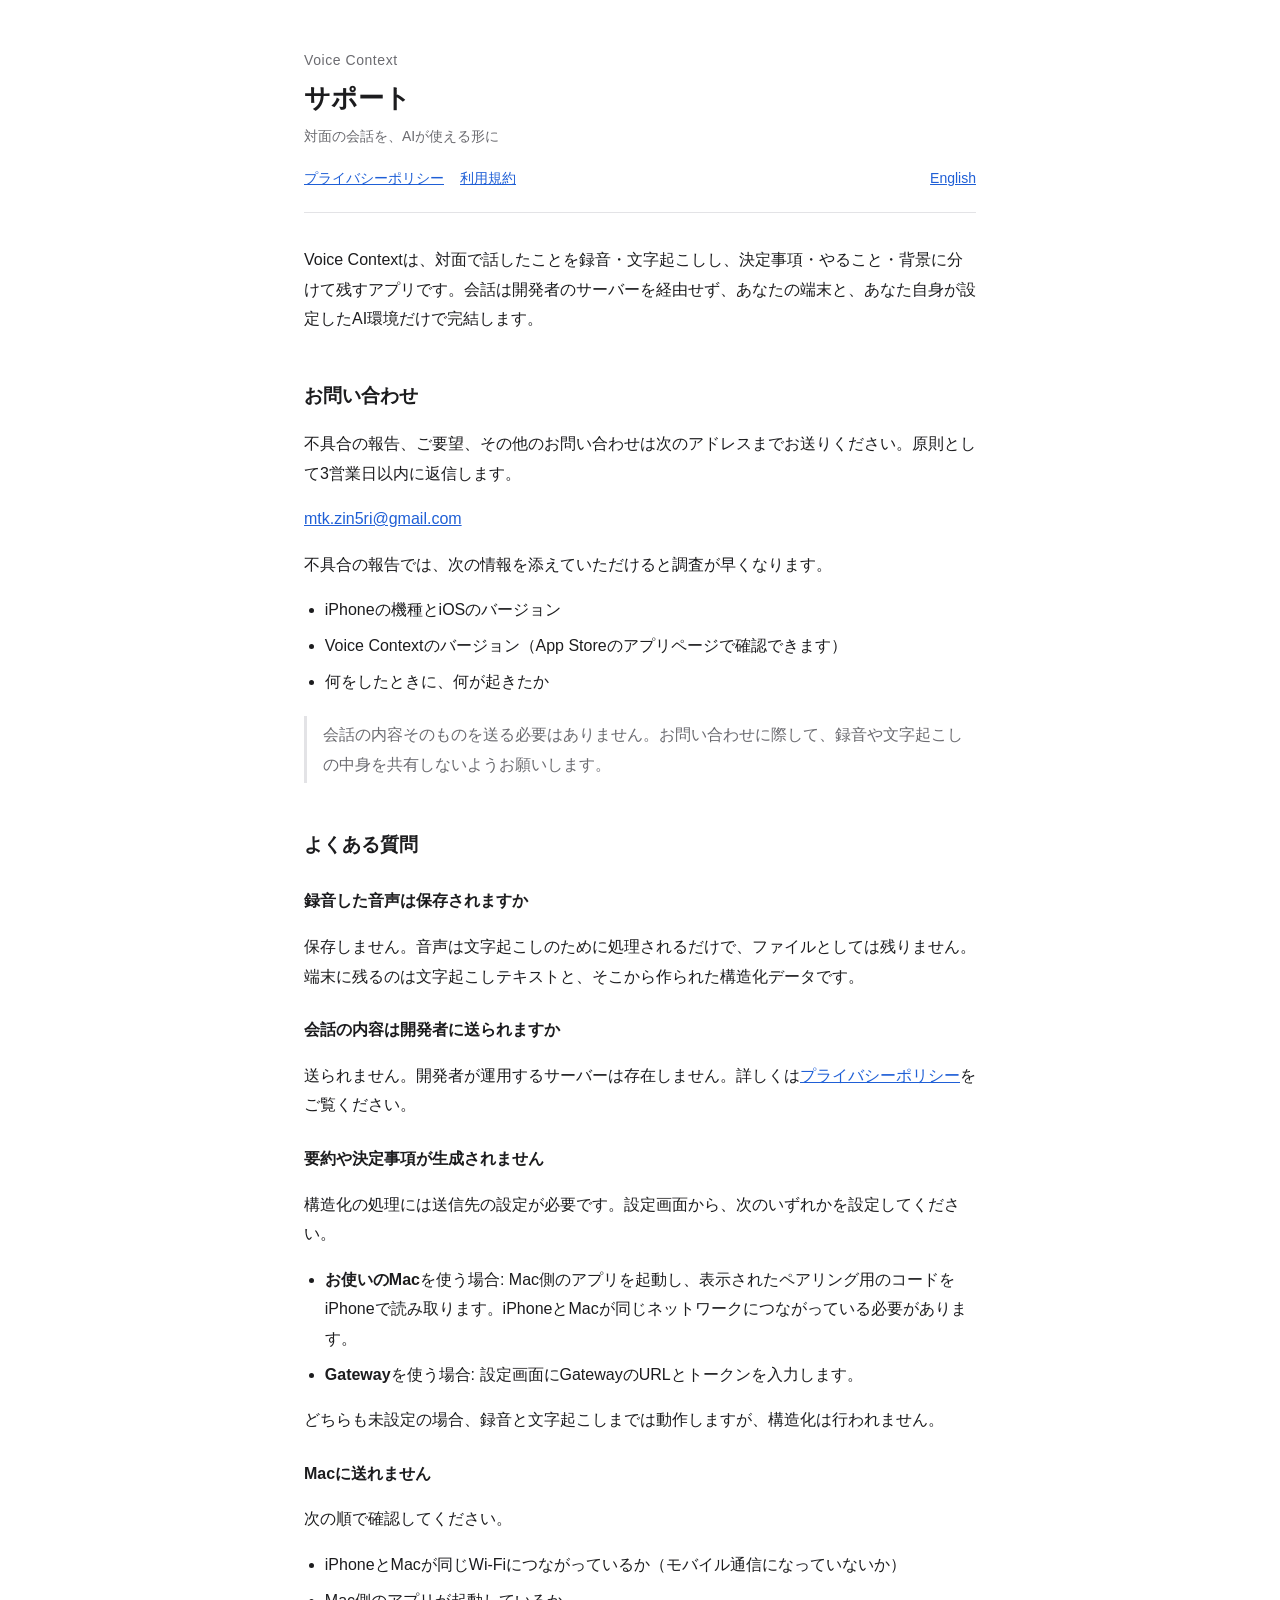
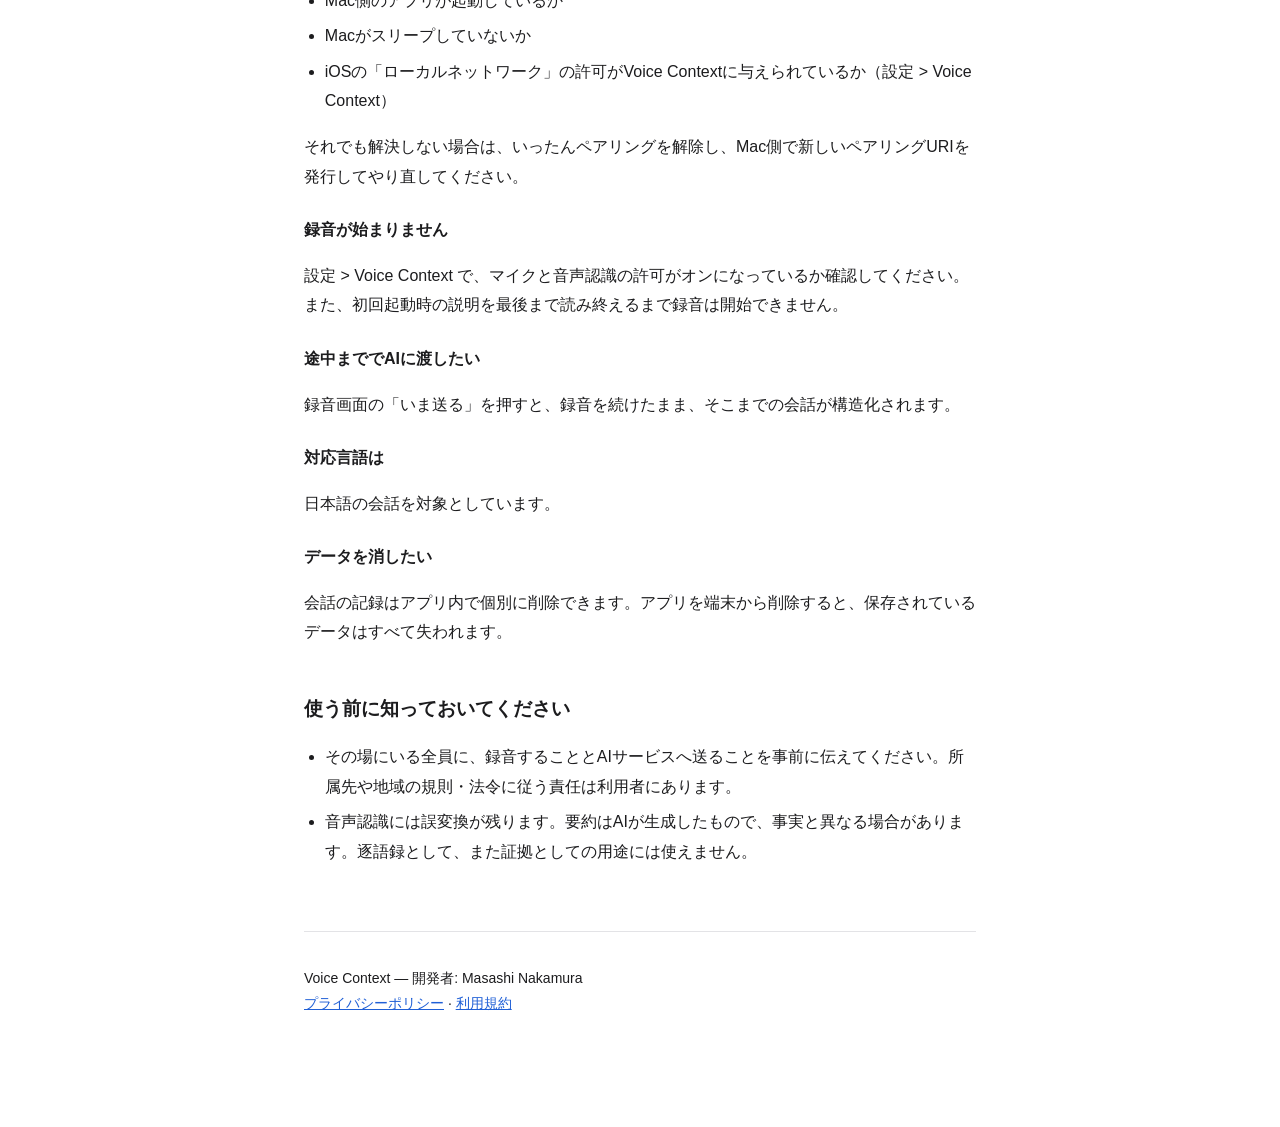
==== index.html @ 5f256861 "docs: publish support, privacy policy, and terms in Japanese and English" ====
<!doctype html>
<html lang="ja">
<head>
<meta charset="utf-8">
<meta name="viewport" content="width=device-width, initial-scale=1">
<title>サポート | Voice Context</title>
<link rel="stylesheet" href="style.css">
</head>
<body>
<div class="wrap">
<header>
  <p class="app">Voice Context</p>
  <h1>サポート</h1>
  <p class="meta">対面の会話を、AIが使える形に</p>
  <nav><a href="privacy.html">プライバシーポリシー</a><a href="terms.html">利用規約</a><a class="lang" href="en/">English</a></nav>
</header>

<p>Voice Contextは、対面で話したことを録音・文字起こしし、決定事項・やること・背景に分けて残すアプリです。会話は開発者のサーバーを経由せず、あなたの端末と、あなた自身が設定したAI環境だけで完結します。</p>

<h2>お問い合わせ</h2>
<p>不具合の報告、ご要望、その他のお問い合わせは次のアドレスまでお送りください。原則として3営業日以内に返信します。</p>
<p><a href="mailto:mtk.zin5ri@gmail.com">mtk.zin5ri@gmail.com</a></p>
<p>不具合の報告では、次の情報を添えていただけると調査が早くなります。</p>
<ul>
  <li>iPhoneの機種とiOSのバージョン</li>
  <li>Voice Contextのバージョン（App Storeのアプリページで確認できます）</li>
  <li>何をしたときに、何が起きたか</li>
</ul>
<p class="note">会話の内容そのものを送る必要はありません。お問い合わせに際して、録音や文字起こしの中身を共有しないようお願いします。</p>

<h2>よくある質問</h2>

<h3>録音した音声は保存されますか</h3>
<p>保存しません。音声は文字起こしのために処理されるだけで、ファイルとしては残りません。端末に残るのは文字起こしテキストと、そこから作られた構造化データです。</p>

<h3>会話の内容は開発者に送られますか</h3>
<p>送られません。開発者が運用するサーバーは存在しません。詳しくは<a href="privacy.html">プライバシーポリシー</a>をご覧ください。</p>

<h3>要約や決定事項が生成されません</h3>
<p>構造化の処理には送信先の設定が必要です。設定画面から、次のいずれかを設定してください。</p>
<ul>
  <li><strong>お使いのMac</strong>を使う場合: Mac側のアプリを起動し、表示されたペアリング用のコードをiPhoneで読み取ります。iPhoneとMacが同じネットワークにつながっている必要があります。</li>
  <li><strong>Gateway</strong>を使う場合: 設定画面にGatewayのURLとトークンを入力します。</li>
</ul>
<p>どちらも未設定の場合、録音と文字起こしまでは動作しますが、構造化は行われません。</p>

<h3>Macに送れません</h3>
<p>次の順で確認してください。</p>
<ul>
  <li>iPhoneとMacが同じWi-Fiにつながっているか（モバイル通信になっていないか）</li>
  <li>Mac側のアプリが起動しているか</li>
  <li>Macがスリープしていないか</li>
  <li>iOSの「ローカルネットワーク」の許可がVoice Contextに与えられているか（設定 &gt; Voice Context）</li>
</ul>
<p>それでも解決しない場合は、いったんペアリングを解除し、Mac側で新しいペアリングURIを発行してやり直してください。</p>

<h3>録音が始まりません</h3>
<p>設定 &gt; Voice Context で、マイクと音声認識の許可がオンになっているか確認してください。また、初回起動時の説明を最後まで読み終えるまで録音は開始できません。</p>

<h3>途中まででAIに渡したい</h3>
<p>録音画面の「いま送る」を押すと、録音を続けたまま、そこまでの会話が構造化されます。</p>

<h3>対応言語は</h3>
<p>日本語の会話を対象としています。</p>

<h3>データを消したい</h3>
<p>会話の記録はアプリ内で個別に削除できます。アプリを端末から削除すると、保存されているデータはすべて失われます。</p>

<h2>使う前に知っておいてください</h2>
<ul>
  <li>その場にいる全員に、録音することとAIサービスへ送ることを事前に伝えてください。所属先や地域の規則・法令に従う責任は利用者にあります。</li>
  <li>音声認識には誤変換が残ります。要約はAIが生成したもので、事実と異なる場合があります。逐語録として、また証拠としての用途には使えません。</li>
</ul>

<footer>
  <p>Voice Context — 開発者: Masashi Nakamura<br>
  <a href="privacy.html">プライバシーポリシー</a> · <a href="terms.html">利用規約</a></p>
</footer>
</div>
</body>
</html>
---- style.css ----
:root {
  --bg: #ffffff;
  --fg: #1c1c1e;
  --muted: #6b6b70;
  --line: #e3e3e6;
  --accent: #1f5fd6;
}
@media (prefers-color-scheme: dark) {
  :root {
    --bg: #121214;
    --fg: #ececee;
    --muted: #9a9aa0;
    --line: #2c2c30;
    --accent: #7aa7f5;
  }
}
* { box-sizing: border-box; }
body {
  margin: 0;
  background: var(--bg);
  color: var(--fg);
  font-family: -apple-system, BlinkMacSystemFont, "Hiragino Sans", "Noto Sans JP", sans-serif;
  line-height: 1.85;
  font-size: 16px;
}
.wrap { max-width: 720px; margin: 0 auto; padding: 48px 24px 96px; }
header { border-bottom: 1px solid var(--line); padding-bottom: 20px; margin-bottom: 32px; }
header .app { font-size: 14px; color: var(--muted); letter-spacing: .04em; margin: 0 0 6px; }
h1 { font-size: 26px; line-height: 1.4; margin: 0 0 8px; }
h2 { font-size: 19px; margin: 40px 0 12px; padding-top: 4px; }
h3 { font-size: 16px; margin: 24px 0 8px; }
p, li { color: var(--fg); }
ul, ol { padding-left: 1.3em; }
li { margin-bottom: 6px; }
.meta { color: var(--muted); font-size: 14px; margin: 0; }
a { color: var(--accent); }
nav { margin-top: 16px; font-size: 14px; }
nav a { margin-right: 16px; }
table { border-collapse: collapse; width: 100%; margin: 16px 0; font-size: 15px; }
th, td { border: 1px solid var(--line); padding: 10px 12px; text-align: left; vertical-align: top; }
th { background: color-mix(in srgb, var(--fg) 5%, transparent); font-weight: 600; }
.note { border-left: 3px solid var(--line); padding: 4px 0 4px 16px; color: var(--muted); margin: 20px 0; }
footer { border-top: 1px solid var(--line); margin-top: 64px; padding-top: 20px; color: var(--muted); font-size: 14px; }
code { font-family: ui-monospace, SFMono-Regular, Menlo, monospace; font-size: .92em; background: color-mix(in srgb, var(--fg) 7%, transparent); padding: 1px 5px; border-radius: 4px; }

nav { display: flex; flex-wrap: wrap; align-items: baseline; }
nav a { margin-right: 16px; }
nav .lang { margin-left: auto; margin-right: 0; }
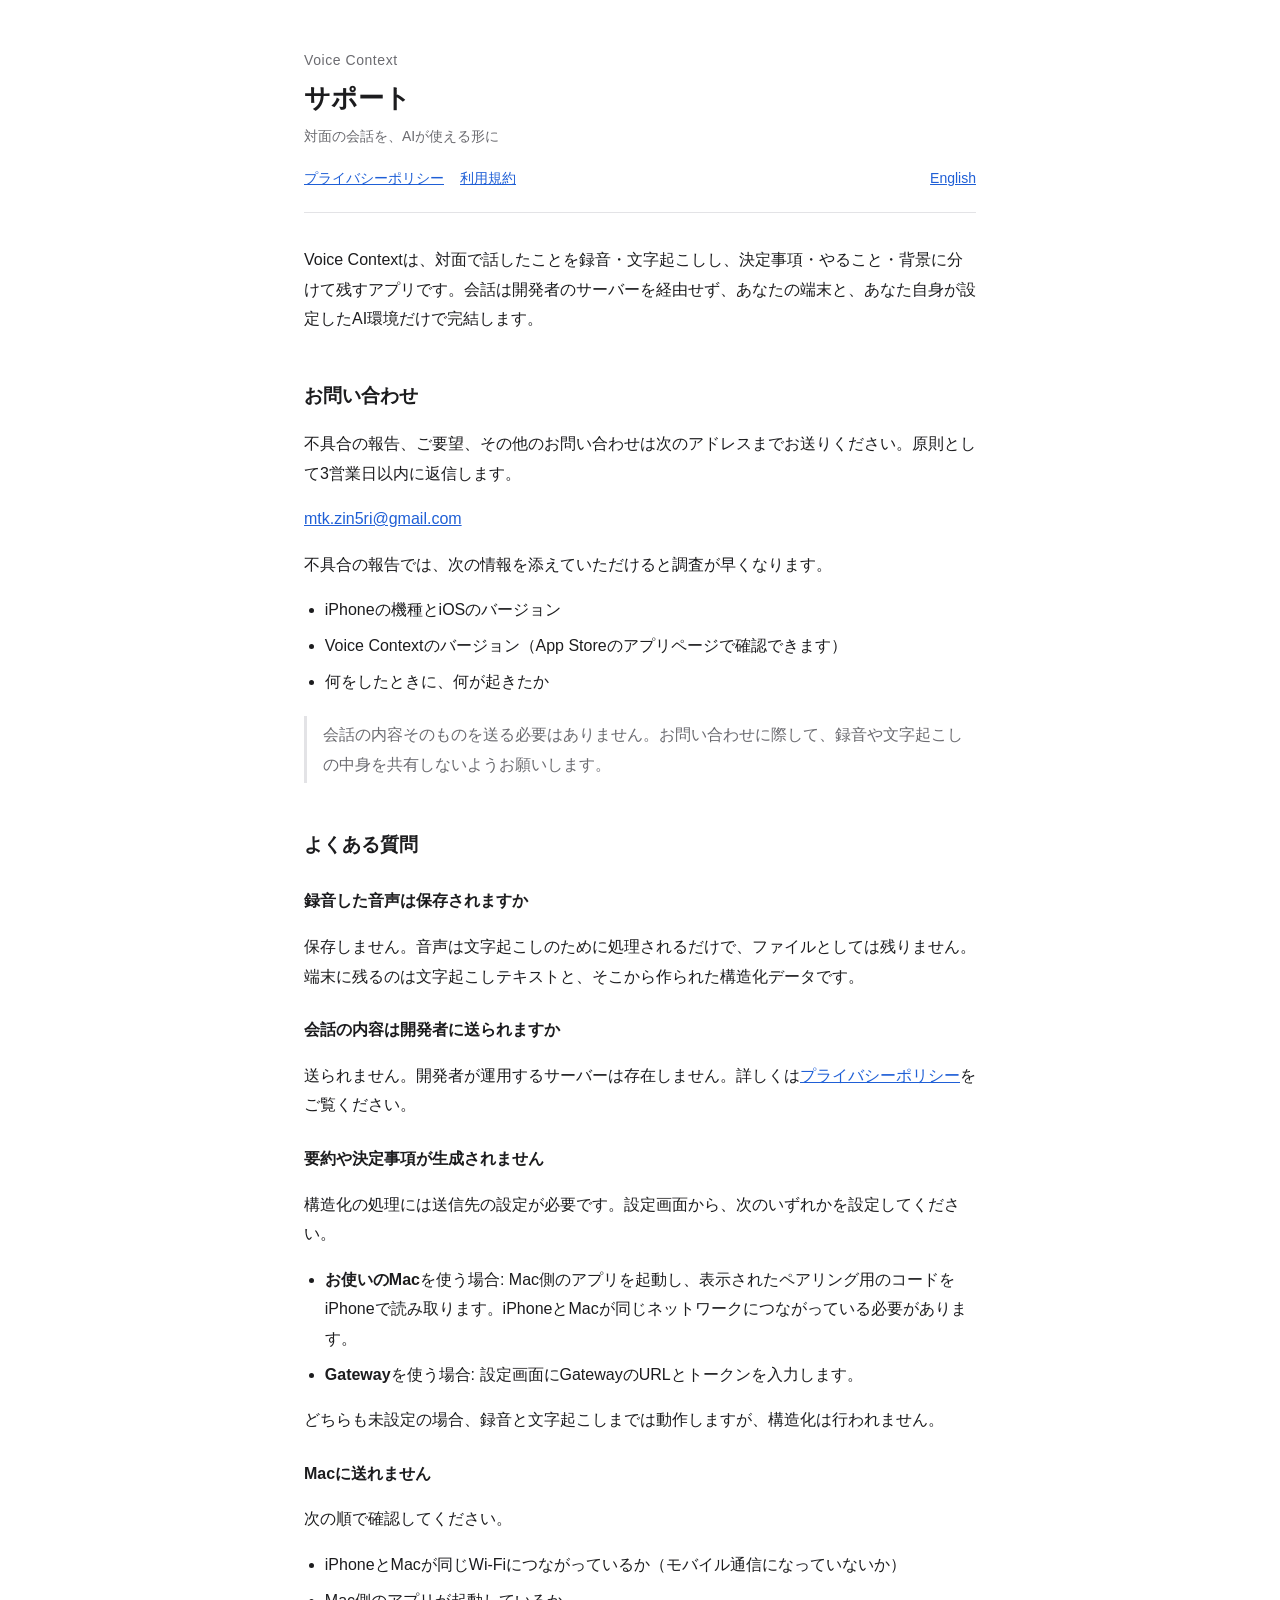
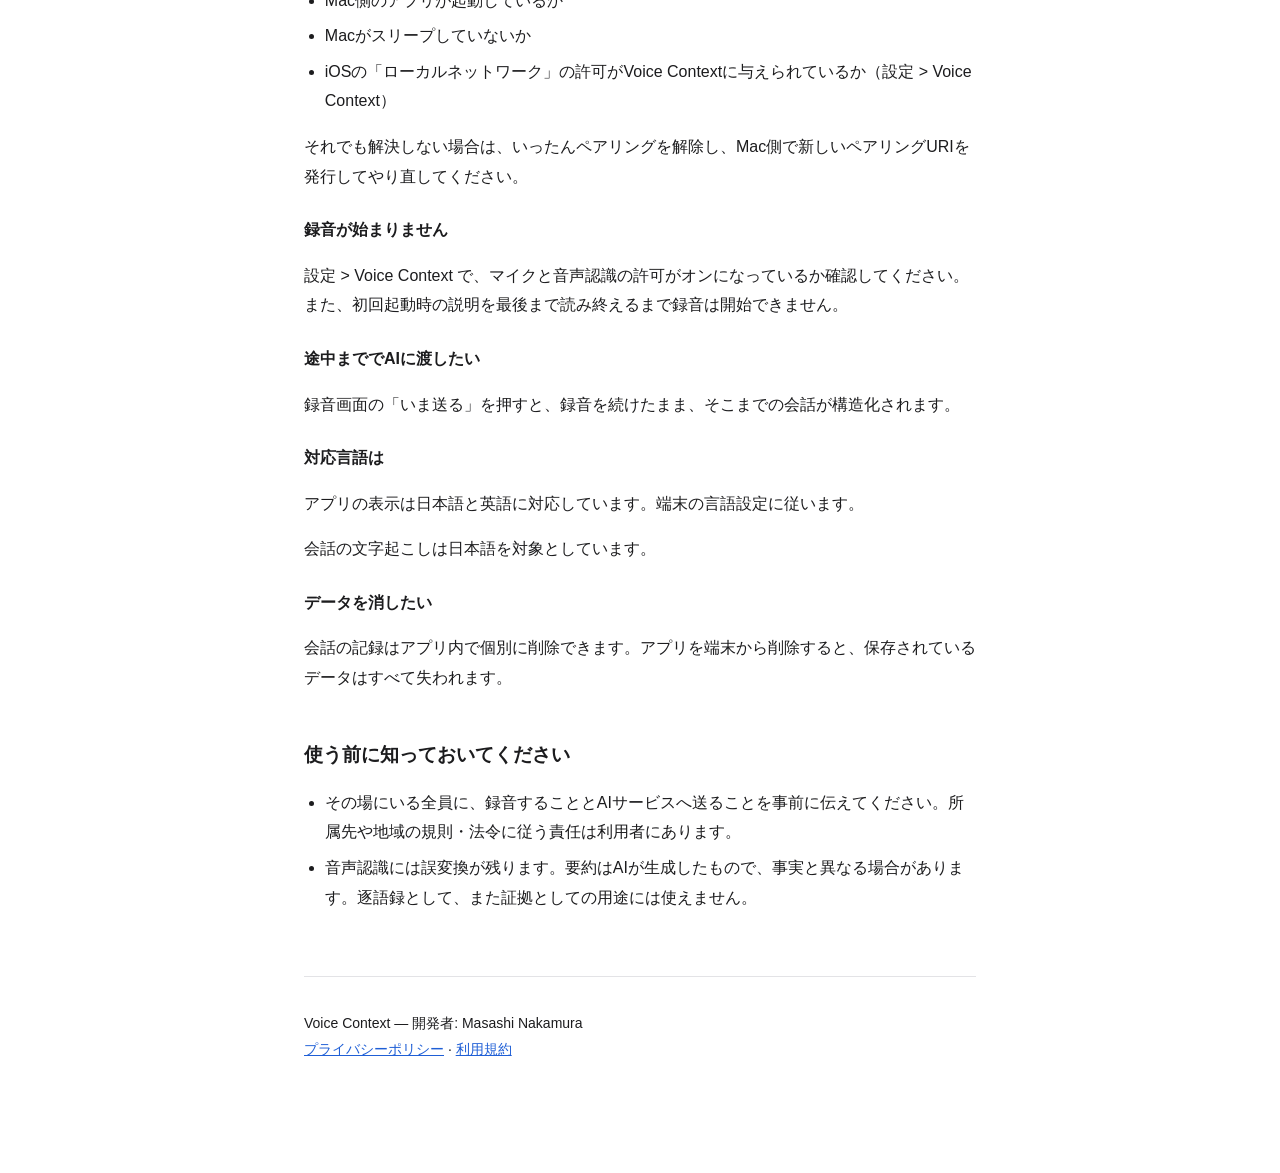
==== commit edc86ee4: "docs: the interface is now available in English as well as Japanese" ====
--- a/index.html
+++ b/index.html
@@ -61,7 +61,8 @@
 <p>録音画面の「いま送る」を押すと、録音を続けたまま、そこまでの会話が構造化されます。</p>
 
 <h3>対応言語は</h3>
-<p>日本語の会話を対象としています。</p>
+<p>アプリの表示は日本語と英語に対応しています。端末の言語設定に従います。</p>
+<p>会話の文字起こしは日本語を対象としています。</p>
 
 <h3>データを消したい</h3>
 <p>会話の記録はアプリ内で個別に削除できます。アプリを端末から削除すると、保存されているデータはすべて失われます。</p>
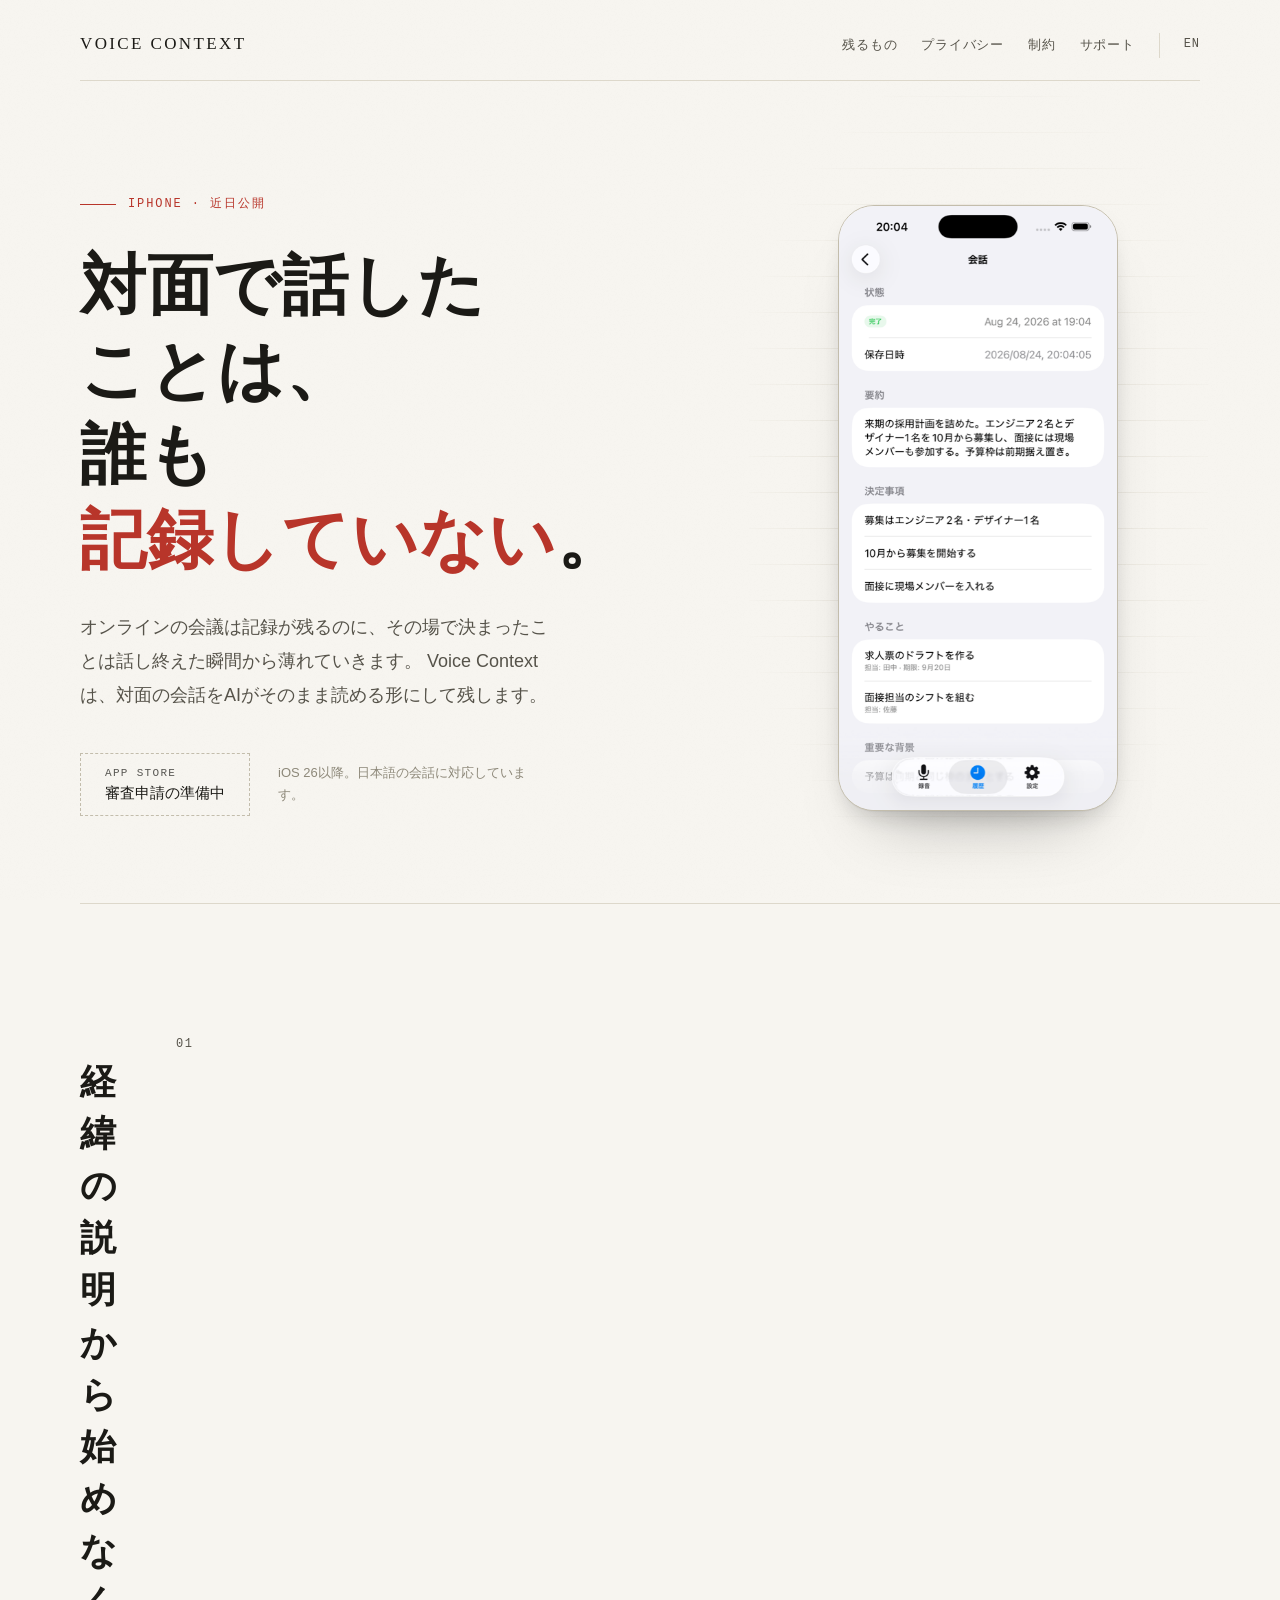
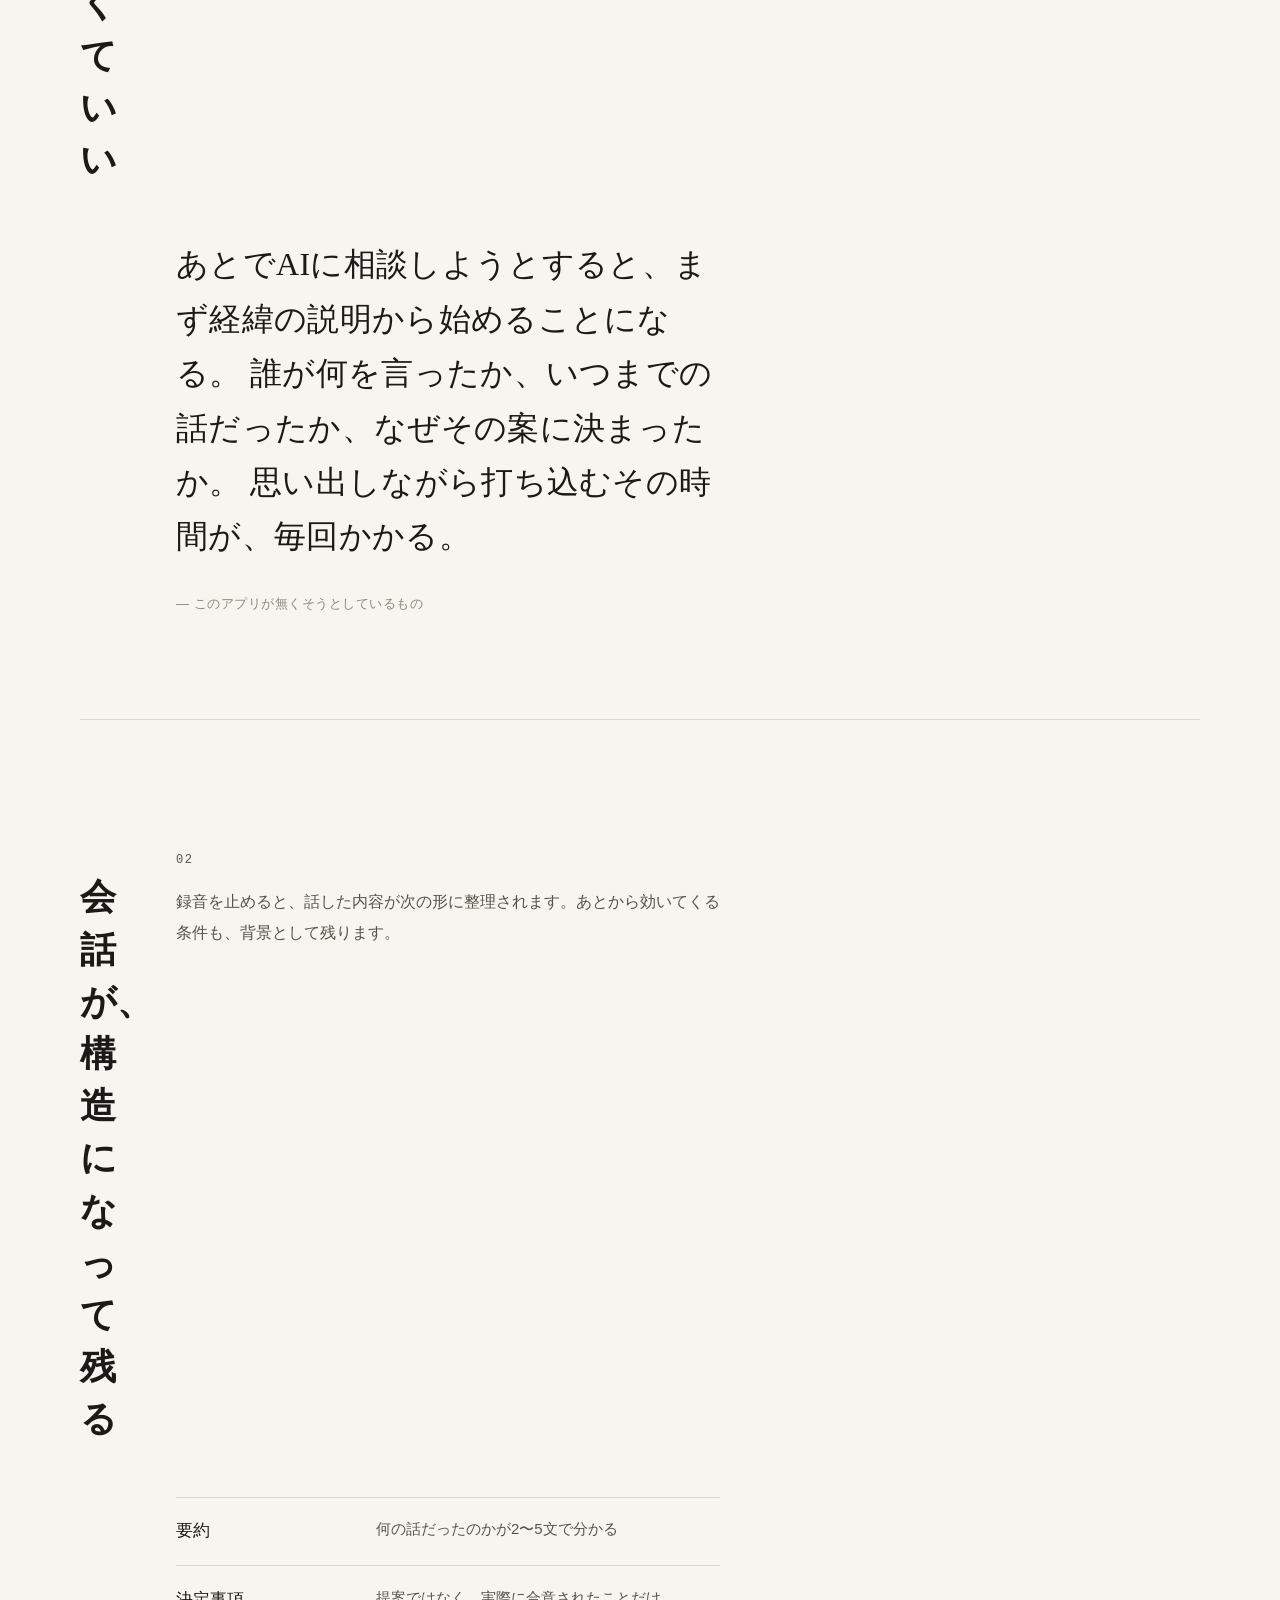
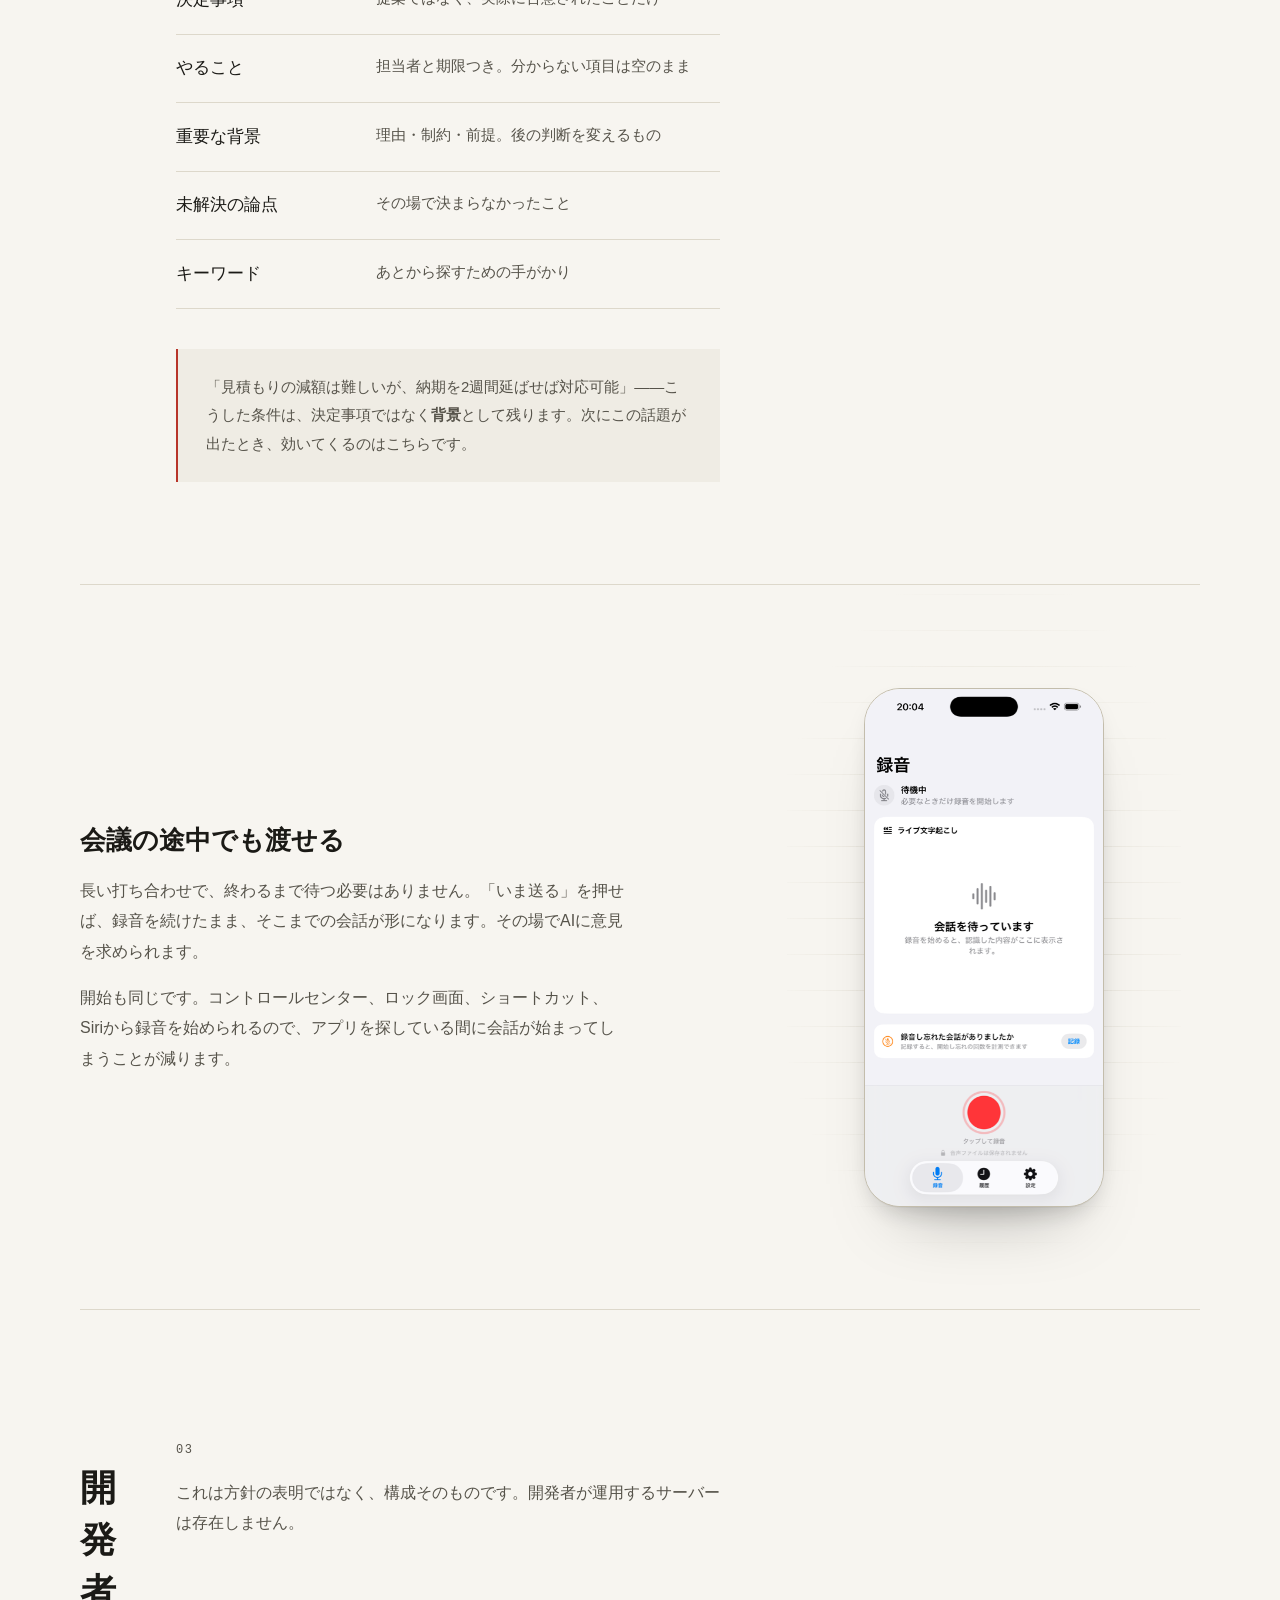
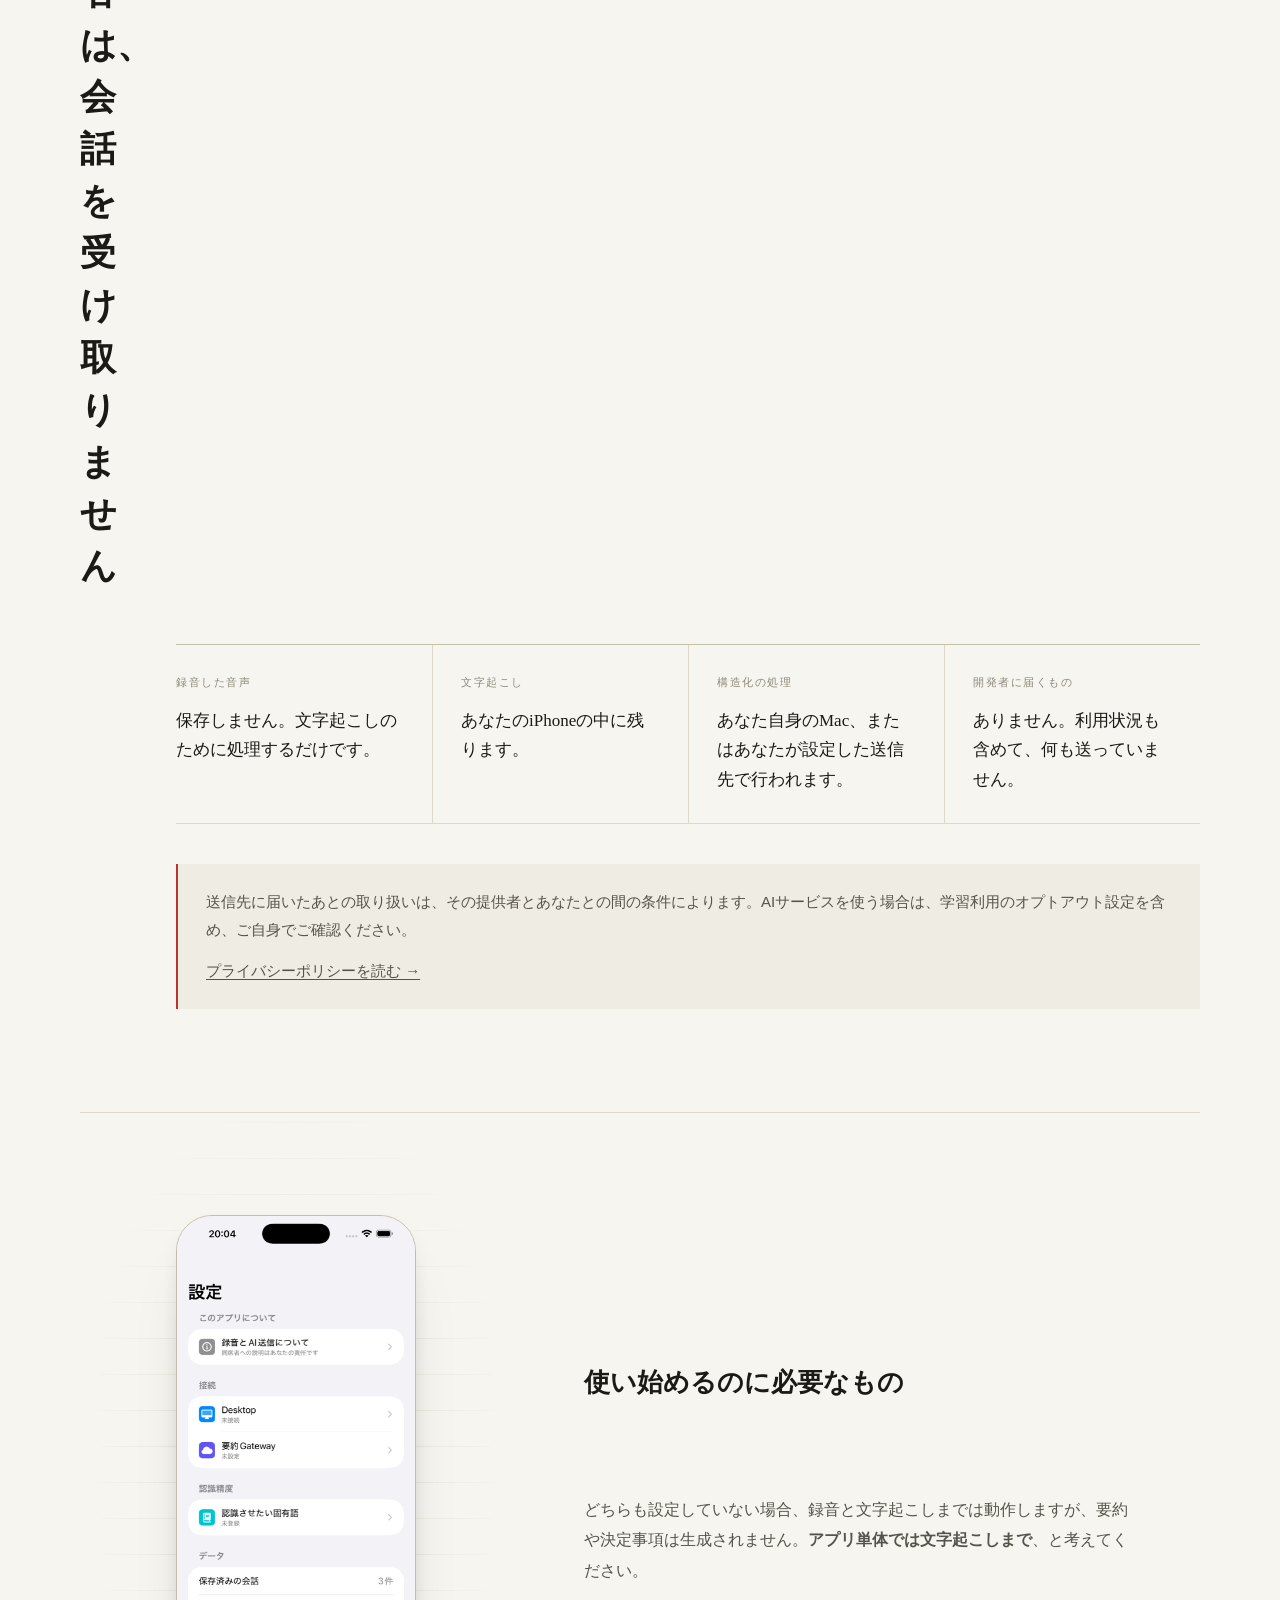
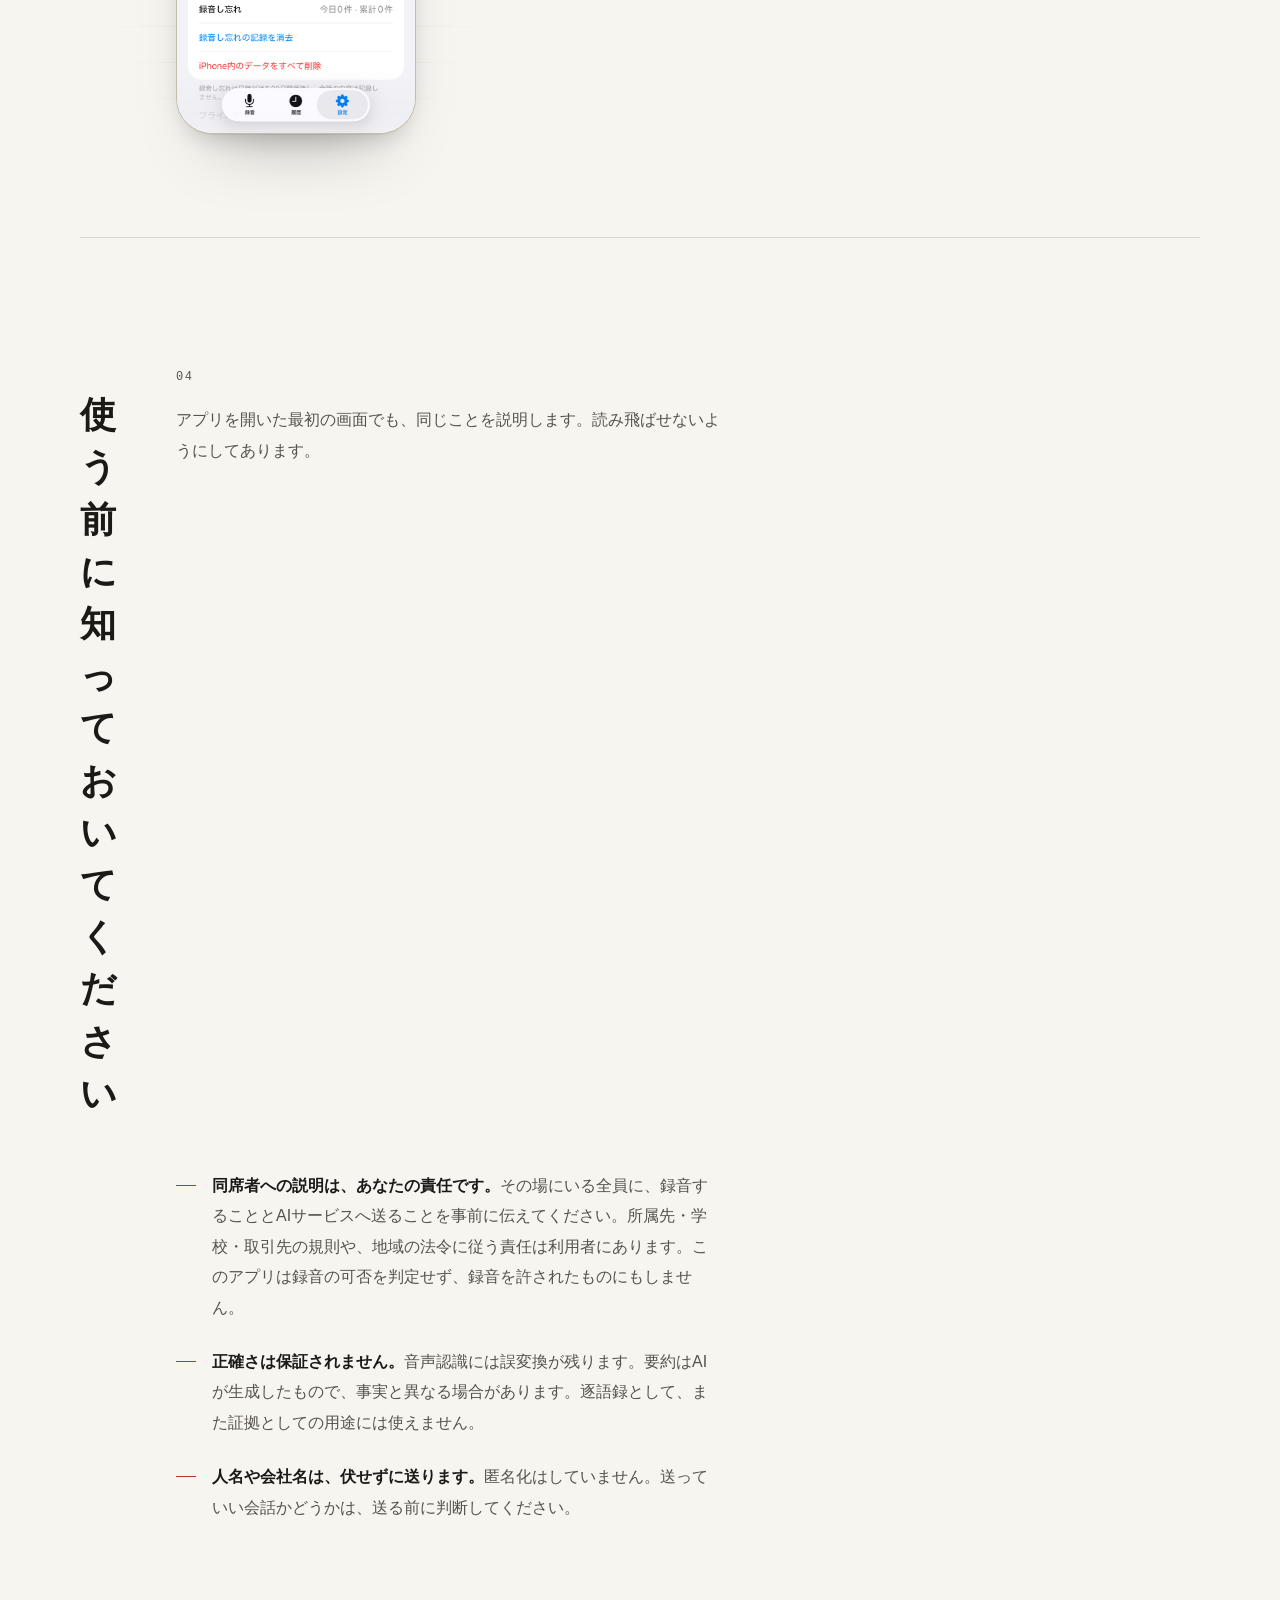
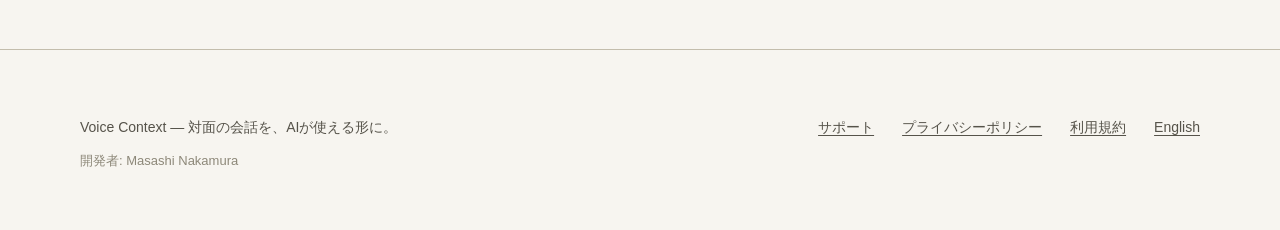
==== commit a00e967e: "feat: turn the docs site into a product site with a landing page" ====
--- a/index.html
+++ b/index.html
@@ -3,80 +3,203 @@
 <head>
 <meta charset="utf-8">
 <meta name="viewport" content="width=device-width, initial-scale=1">
-<title>サポート | Voice Context</title>
-<link rel="stylesheet" href="style.css">
+<title>Voice Context — 対面の会話を、AIが使える形に</title>
+<meta name="description" content="対面で話したことを、決定事項・やること・背景に分けて残すiPhoneアプリ。会話は開発者のサーバーを経由せず、あなたの端末とあなた自身のAIアカウントだけで完結します。">
+<meta property="og:title" content="Voice Context">
+<meta property="og:description" content="対面の会話を、AIがそのまま読める形にして残す。">
+<meta property="og:type" content="website">
+<link rel="icon" href="data:image/svg+xml,%3Csvg xmlns=%27http://www.w3.org/2000/svg%27 viewBox=%270 0 32 32%27%3E%3Crect width=%2732%27 height=%2732%27 fill=%27%23f7f5f0%27/%3E%3Cg fill=%27%23b8352a%27%3E%3Crect x=%275%27 y=%2713%27 width=%272.6%27 height=%276%27 rx=%271.3%27/%3E%3Crect x=%2710%27 y=%279%27 width=%272.6%27 height=%2714%27 rx=%271.3%27/%3E%3Crect x=%2715%27 y=%275%27 width=%272.6%27 height=%2722%27 rx=%271.3%27/%3E%3Crect x=%2720%27 y=%279%27 width=%272.6%27 height=%2714%27 rx=%271.3%27/%3E%3Crect x=%2725%27 y=%2713%27 width=%272.6%27 height=%276%27 rx=%271.3%27/%3E%3C/g%3E%3C/svg%3E">
+<meta name="theme-color" content="#f7f5f0" media="(prefers-color-scheme: light)">
+<meta name="theme-color" content="#131310" media="(prefers-color-scheme: dark)">
+<link rel="stylesheet" href="site.css">
 </head>
 <body>
-<div class="wrap">
-<header>
-  <p class="app">Voice Context</p>
-  <h1>サポート</h1>
-  <p class="meta">対面の会話を、AIが使える形に</p>
-  <nav><a href="privacy.html">プライバシーポリシー</a><a href="terms.html">利用規約</a><a class="lang" href="en/">English</a></nav>
-</header>
-
-<p>Voice Contextは、対面で話したことを録音・文字起こしし、決定事項・やること・背景に分けて残すアプリです。会話は開発者のサーバーを経由せず、あなたの端末と、あなた自身が設定したAI環境だけで完結します。</p>
-
-<h2>お問い合わせ</h2>
-<p>不具合の報告、ご要望、その他のお問い合わせは次のアドレスまでお送りください。原則として3営業日以内に返信します。</p>
-<p><a href="mailto:mtk.zin5ri@gmail.com">mtk.zin5ri@gmail.com</a></p>
-<p>不具合の報告では、次の情報を添えていただけると調査が早くなります。</p>
-<ul>
-  <li>iPhoneの機種とiOSのバージョン</li>
-  <li>Voice Contextのバージョン（App Storeのアプリページで確認できます）</li>
-  <li>何をしたときに、何が起きたか</li>
-</ul>
-<p class="note">会話の内容そのものを送る必要はありません。お問い合わせに際して、録音や文字起こしの中身を共有しないようお願いします。</p>
-
-<h2>よくある質問</h2>
-
-<h3>録音した音声は保存されますか</h3>
-<p>保存しません。音声は文字起こしのために処理されるだけで、ファイルとしては残りません。端末に残るのは文字起こしテキストと、そこから作られた構造化データです。</p>
-
-<h3>会話の内容は開発者に送られますか</h3>
-<p>送られません。開発者が運用するサーバーは存在しません。詳しくは<a href="privacy.html">プライバシーポリシー</a>をご覧ください。</p>
-
-<h3>要約や決定事項が生成されません</h3>
-<p>構造化の処理には送信先の設定が必要です。設定画面から、次のいずれかを設定してください。</p>
-<ul>
-  <li><strong>お使いのMac</strong>を使う場合: Mac側のアプリを起動し、表示されたペアリング用のコードをiPhoneで読み取ります。iPhoneとMacが同じネットワークにつながっている必要があります。</li>
-  <li><strong>Gateway</strong>を使う場合: 設定画面にGatewayのURLとトークンを入力します。</li>
-</ul>
-<p>どちらも未設定の場合、録音と文字起こしまでは動作しますが、構造化は行われません。</p>
-
-<h3>Macに送れません</h3>
-<p>次の順で確認してください。</p>
-<ul>
-  <li>iPhoneとMacが同じWi-Fiにつながっているか（モバイル通信になっていないか）</li>
-  <li>Mac側のアプリが起動しているか</li>
-  <li>Macがスリープしていないか</li>
-  <li>iOSの「ローカルネットワーク」の許可がVoice Contextに与えられているか（設定 &gt; Voice Context）</li>
-</ul>
-<p>それでも解決しない場合は、いったんペアリングを解除し、Mac側で新しいペアリングURIを発行してやり直してください。</p>
-
-<h3>録音が始まりません</h3>
-<p>設定 &gt; Voice Context で、マイクと音声認識の許可がオンになっているか確認してください。また、初回起動時の説明を最後まで読み終えるまで録音は開始できません。</p>
-
-<h3>途中まででAIに渡したい</h3>
-<p>録音画面の「いま送る」を押すと、録音を続けたまま、そこまでの会話が構造化されます。</p>
-
-<h3>対応言語は</h3>
-<p>アプリの表示は日本語と英語に対応しています。端末の言語設定に従います。</p>
-<p>会話の文字起こしは日本語を対象としています。</p>
-
-<h3>データを消したい</h3>
-<p>会話の記録はアプリ内で個別に削除できます。アプリを端末から削除すると、保存されているデータはすべて失われます。</p>
-
-<h2>使う前に知っておいてください</h2>
-<ul>
-  <li>その場にいる全員に、録音することとAIサービスへ送ることを事前に伝えてください。所属先や地域の規則・法令に従う責任は利用者にあります。</li>
-  <li>音声認識には誤変換が残ります。要約はAIが生成したもので、事実と異なる場合があります。逐語録として、また証拠としての用途には使えません。</li>
-</ul>
-
-<footer>
-  <p>Voice Context — 開発者: Masashi Nakamura<br>
-  <a href="privacy.html">プライバシーポリシー</a> · <a href="terms.html">利用規約</a></p>
+
+<div class="shell">
+  <header class="masthead">
+    <a class="wordmark" href="./">VOICE CONTEXT</a>
+    <nav>
+      <a href="#what">残るもの</a>
+      <a href="#privacy">プライバシー</a>
+      <a href="#limits">制約</a>
+      <a href="support/">サポート</a>
+      <a class="lang-link" href="en/">EN</a>
+    </nav>
+  </header>
+
+  <div class="hero">
+    <div>
+      <p class="eyebrow rise" style="--d:0ms">iPhone · 近日公開</p>
+      <h1 class="rise" style="--d:80ms">対面で話したことは、<br>誰も<em>記録していない</em>。</h1>
+      <p class="lede rise" style="--d:180ms">
+        オンラインの会議は記録が残るのに、その場で決まったことは話し終えた瞬間から薄れていきます。
+        Voice Contextは、対面の会話をAIがそのまま読める形にして残します。
+      </p>
+      <div class="hero-actions rise" style="--d:260ms">
+        <span class="badge" aria-disabled="true">
+          <span>App Store</span>
+          <span>審査申請の準備中</span>
+        </span>
+        <p class="hero-note">iOS 26以降。日本語の会話に対応しています。</p>
+      </div>
+    </div>
+    <div class="device rise" style="--d:340ms">
+      <img src="assets/2-detail.png" width="880" height="1912"
+           alt="会話の詳細画面。要約、決定事項、担当者と期限のついたやること、重要な背景が並んでいる。">
+    </div>
+  </div>
+
+  <section id="problem">
+    <div class="section-head">
+      <p class="section-num rise">01</p>
+      <h2 class="rise">経緯の説明から<br>始めなくていい</h2>
+    </div>
+    <div class="section-body">
+      <p class="pull rise">
+        あとでAIに相談しようとすると、まず経緯の説明から始めることになる。
+        誰が何を言ったか、いつまでの話だったか、なぜその案に決まったか。
+        思い出しながら打ち込むその時間が、毎回かかる。
+      </p>
+      <p class="pull-attrib rise">— このアプリが無くそうとしているもの</p>
+    </div>
+  </section>
+
+  <section id="what">
+    <div class="section-head">
+      <p class="section-num rise">02</p>
+      <h2 class="rise">会話が、構造になって残る</h2>
+      <p class="rise">録音を止めると、話した内容が次の形に整理されます。あとから効いてくる条件も、背景として残ります。</p>
+    </div>
+    <div class="section-body">
+      <ul class="fields rise">
+        <li><dfn>要約</dfn><span>何の話だったのかが2〜5文で分かる</span></li>
+        <li><dfn>決定事項</dfn><span>提案ではなく、実際に合意されたことだけ</span></li>
+        <li><dfn>やること</dfn><span>担当者と期限つき。分からない項目は空のまま</span></li>
+        <li><dfn>重要な背景</dfn><span>理由・制約・前提。後の判断を変えるもの</span></li>
+        <li><dfn>未解決の論点</dfn><span>その場で決まらなかったこと</span></li>
+        <li><dfn>キーワード</dfn><span>あとから探すための手がかり</span></li>
+      </ul>
+      <div class="callout rise">
+        <p>「見積もりの減額は難しいが、納期を2週間延ばせば対応可能」——こうした条件は、決定事項ではなく<strong>背景</strong>として残ります。次にこの話題が出たとき、効いてくるのはこちらです。</p>
+      </div>
+    </div>
+  </section>
+
+  <section id="mid">
+    <div class="showcase">
+      <div class="showcase-text">
+        <h3 class="rise">会議の途中でも渡せる</h3>
+        <p class="rise">長い打ち合わせで、終わるまで待つ必要はありません。「いま送る」を押せば、録音を続けたまま、そこまでの会話が形になります。その場でAIに意見を求められます。</p>
+        <p class="rise">開始も同じです。コントロールセンター、ロック画面、ショートカット、Siriから録音を始められるので、アプリを探している間に会話が始まってしまうことが減ります。</p>
+      </div>
+      <div class="device rise">
+        <img src="assets/3-recorder.png" width="880" height="1912" loading="lazy"
+             alt="録音画面。ライブ文字起こしと、録音ボタン、「音声ファイルは保存されません」の表示。">
+      </div>
+    </div>
+  </section>
+
+  <section id="privacy">
+    <div class="section-head">
+      <p class="section-num rise">03</p>
+      <h2 class="rise">開発者は、会話を受け取りません</h2>
+      <p class="rise">これは方針の表明ではなく、構成そのものです。開発者が運用するサーバーは存在しません。</p>
+    </div>
+    <div class="section-body" style="max-width:none">
+      <div class="ledger rise">
+        <div>
+          <h3>録音した音声</h3>
+          <p>保存しません。文字起こしのために処理するだけです。</p>
+        </div>
+        <div>
+          <h3>文字起こし</h3>
+          <p>あなたのiPhoneの中に残ります。</p>
+        </div>
+        <div>
+          <h3>構造化の処理</h3>
+          <p>あなた自身のMac、またはあなたが設定した送信先で行われます。</p>
+        </div>
+        <div>
+          <h3>開発者に届くもの</h3>
+          <p>ありません。利用状況も含めて、何も送っていません。</p>
+        </div>
+      </div>
+      <div class="callout rise">
+        <p>送信先に届いたあとの取り扱いは、その提供者とあなたとの間の条件によります。AIサービスを使う場合は、学習利用のオプトアウト設定を含め、ご自身でご確認ください。</p>
+        <p><a href="privacy.html">プライバシーポリシーを読む →</a></p>
+      </div>
+    </div>
+  </section>
+
+  <section id="setup">
+    <div class="showcase flip">
+      <div class="showcase-text">
+        <h3 class="rise">使い始めるのに必要なもの</h3>
+        <p class="rise">構造化には、送信先の設定が必要です。あなたのMac上のAIに繋ぐか、ご自身で用意したGatewayのURLを入れるかのどちらかです。</p>
+        <p class="rise">どちらも設定していない場合、録音と文字起こしまでは動作しますが、要約や決定事項は生成されません。<strong>アプリ単体では文字起こしまで</strong>、と考えてください。</p>
+      </div>
+      <div class="device rise">
+        <img src="assets/4-settings.png" width="880" height="1912" loading="lazy"
+             alt="設定画面。DesktopとGatewayの接続状態、認識させたい固有語、データとプライバシーの項目。">
+      </div>
+    </div>
+  </section>
+
+  <section id="limits">
+    <div class="section-head">
+      <p class="section-num rise">04</p>
+      <h2 class="rise">使う前に<br>知っておいてください</h2>
+      <p class="rise">アプリを開いた最初の画面でも、同じことを説明します。読み飛ばせないようにしてあります。</p>
+    </div>
+    <div class="section-body">
+      <ul class="limits">
+        <li class="rise"><strong>同席者への説明は、あなたの責任です。</strong>その場にいる全員に、録音することとAIサービスへ送ることを事前に伝えてください。所属先・学校・取引先の規則や、地域の法令に従う責任は利用者にあります。このアプリは録音の可否を判定せず、録音を許されたものにもしません。</li>
+        <li class="rise"><strong>正確さは保証されません。</strong>音声認識には誤変換が残ります。要約はAIが生成したもので、事実と異なる場合があります。逐語録として、また証拠としての用途には使えません。</li>
+        <li class="rise"><strong>人名や会社名は、伏せずに送ります。</strong>匿名化はしていません。送っていい会話かどうかは、送る前に判断してください。</li>
+      </ul>
+    </div>
+  </section>
+</div>
+
+<footer class="site-footer">
+  <div class="shell footer-grid">
+    <div>
+      <p>Voice Context — 対面の会話を、AIが使える形に。</p>
+      <p class="fine">開発者: Masashi Nakamura</p>
+    </div>
+    <nav>
+      <a href="support/">サポート</a>
+      <a href="privacy.html">プライバシーポリシー</a>
+      <a href="terms.html">利用規約</a>
+      <a href="en/">English</a>
+    </nav>
+  </div>
 </footer>
-</div>
+
+<script>
+  // One directed reveal. Elements are visible without JS — the class only
+  // arrives once the observer is wired, so a failed script cannot hide the page.
+  (function () {
+    var nodes = document.querySelectorAll('.rise');
+    if (!('IntersectionObserver' in window) ||
+        window.matchMedia('(prefers-reduced-motion: reduce)').matches) {
+      nodes.forEach(function (n) { n.classList.add('in'); });
+      return;
+    }
+    var hero = document.querySelectorAll('.hero .rise');
+    requestAnimationFrame(function () {
+      hero.forEach(function (n) { n.classList.add('in'); });
+    });
+    var io = new IntersectionObserver(function (entries) {
+      entries.forEach(function (e) {
+        if (!e.isIntersecting) return;
+        e.target.classList.add('in');
+        io.unobserve(e.target);
+      });
+    }, { rootMargin: '0px 0px -12% 0px' });
+    nodes.forEach(function (n) { if (!n.closest('.hero')) io.observe(n); });
+  })();
+</script>
+
 </body>
 </html>
--- a/site.css
+++ b/site.css
@@ -0,0 +1,533 @@
+/* Voice Context — product site.
+   Editorial direction: mincho display type, hanging numerals, rules instead of
+   cards, generous measure. The product's claim is that it does not exaggerate,
+   so the page does not either. */
+
+:root {
+  --paper: #f7f5f0;
+  --paper-raised: #fffefb;
+  --paper-sunk: #efece4;
+  --ink: #1b1a16;
+  --ink-soft: #56534a;
+  --ink-faint: #8d8879;
+  --rule: #ddd8cb;
+  --rule-strong: #c3bdac;
+  --accent: #b8352a;
+  --accent-soft: #e8d8d4;
+
+  --font-display: "Hiragino Mincho ProN", "Yu Mincho", YuMincho, "Noto Serif JP", "Times New Roman", serif;
+  --font-body: -apple-system, BlinkMacSystemFont, "Hiragino Sans", "Noto Sans JP", "Segoe UI", sans-serif;
+  --font-mono: ui-monospace, SFMono-Regular, "SF Mono", Menlo, monospace;
+
+  --shell: min(1120px, 100% - 3rem);
+  --measure: 34rem;
+  --step: 0.5rem;
+}
+
+@media (prefers-color-scheme: dark) {
+  :root:not([data-theme="light"]) {
+    --paper: #131310;
+    --paper-raised: #1c1b17;
+    --paper-sunk: #0e0e0c;
+    --ink: #efece3;
+    --ink-soft: #a9a596;
+    --ink-faint: #79756a;
+    --rule: #302e27;
+    --rule-strong: #46433a;
+    --accent: #e0685c;
+    --accent-soft: #3a2320;
+  }
+}
+
+:root[data-theme="dark"] {
+  --paper: #131310;
+  --paper-raised: #1c1b17;
+  --paper-sunk: #0e0e0c;
+  --ink: #efece3;
+  --ink-soft: #a9a596;
+  --ink-faint: #79756a;
+  --rule: #302e27;
+  --rule-strong: #46433a;
+  --accent: #e0685c;
+  --accent-soft: #3a2320;
+}
+
+* { box-sizing: border-box; }
+
+html { -webkit-text-size-adjust: 100%; scroll-behavior: smooth; }
+@media (prefers-reduced-motion: reduce) { html { scroll-behavior: auto; } }
+
+body {
+  margin: 0;
+  background-color: var(--paper);
+  color: var(--ink);
+  font-family: var(--font-body);
+  font-size: 16px;
+  line-height: 1.9;
+  -webkit-font-smoothing: antialiased;
+  overflow-x: hidden;
+}
+
+/* Paper grain. Kept very low contrast so it reads as material, not texture. */
+body::before {
+  content: "";
+  position: fixed;
+  inset: 0;
+  pointer-events: none;
+  z-index: 0;
+  opacity: 0.5;
+  background-image: url("data:image/svg+xml,%3Csvg xmlns='http://www.w3.org/2000/svg' width='140' height='140'%3E%3Cfilter id='n'%3E%3CfeTurbulence type='fractalNoise' baseFrequency='0.85' numOctaves='3'/%3E%3CfeColorMatrix type='saturate' values='0'/%3E%3C/filter%3E%3Crect width='140' height='140' filter='url(%23n)' opacity='0.035'/%3E%3C/svg%3E");
+}
+
+.shell { width: var(--shell); margin-inline: auto; position: relative; z-index: 1; }
+
+a { color: inherit; text-underline-offset: 0.22em; text-decoration-thickness: 1px; }
+a:hover { text-decoration-color: var(--accent); }
+
+img { max-width: 100%; height: auto; display: block; }
+
+/* ---------- masthead ---------- */
+
+.masthead {
+  position: relative;
+  z-index: 3;
+  display: flex;
+  align-items: baseline;
+  gap: 1.5rem;
+  padding: 1.75rem 0 1.25rem;
+  border-bottom: 1px solid var(--rule);
+}
+
+.wordmark {
+  font-family: var(--font-display);
+  font-size: 1.0625rem;
+  letter-spacing: 0.14em;
+  text-decoration: none;
+  white-space: nowrap;
+}
+
+.masthead nav {
+  margin-left: auto;
+  display: flex;
+  flex-wrap: wrap;
+  gap: 1.5rem;
+  font-size: 0.8125rem;
+  letter-spacing: 0.06em;
+  color: var(--ink-soft);
+}
+
+.masthead nav a { text-decoration: none; }
+.masthead nav a:hover { color: var(--ink); text-decoration: underline; }
+
+.lang-link {
+  font-family: var(--font-mono);
+  font-size: 0.75rem;
+  letter-spacing: 0.08em;
+  padding-left: 1.5rem;
+  border-left: 1px solid var(--rule);
+}
+
+/* ---------- hero ---------- */
+
+.hero {
+  position: relative;
+  display: grid;
+  grid-template-columns: minmax(0, 1.15fr) minmax(0, 0.85fr);
+  gap: clamp(2rem, 6vw, 5rem);
+  align-items: start;
+  padding: clamp(3.5rem, 9vw, 7rem) 0 clamp(3rem, 7vw, 5.5rem);
+}
+
+.hero::after {
+  /* A hairline that runs off the right edge: the page reads as a spread, not a box. */
+  content: "";
+  position: absolute;
+  left: 0;
+  right: -50vw;
+  bottom: 0;
+  border-bottom: 1px solid var(--rule);
+}
+
+.eyebrow {
+  font-family: var(--font-mono);
+  font-size: 0.75rem;
+  letter-spacing: 0.16em;
+  text-transform: uppercase;
+  color: var(--accent);
+  margin: 0 0 1.75rem;
+  display: flex;
+  align-items: center;
+  gap: 0.75rem;
+}
+
+.eyebrow::before {
+  content: "";
+  width: 2.25rem;
+  height: 1px;
+  background: var(--accent);
+}
+
+.hero h1 {
+  font-family: var(--font-display);
+  font-weight: 600;
+  font-size: clamp(2rem, 5.6vw, 4.125rem);
+  /* Japanese headlines break mid-phrase by default; browsers that know how to
+     break on phrase boundaries should. */
+  word-break: auto-phrase;
+  line-height: 1.28;
+  letter-spacing: 0.01em;
+  margin: 0 0 1.75rem;
+  text-wrap: balance;
+}
+
+.hero h1 em {
+  font-style: normal;
+  color: var(--accent);
+}
+
+.lede {
+  font-size: clamp(1rem, 1.6vw, 1.125rem);
+  color: var(--ink-soft);
+  max-width: 30rem;
+  margin: 0 0 2.5rem;
+}
+
+.hero-actions {
+  display: flex;
+  flex-wrap: wrap;
+  align-items: center;
+  gap: 1.25rem 1.75rem;
+}
+
+.badge {
+  display: inline-flex;
+  flex-direction: column;
+  gap: 0.15rem;
+  padding: 0.75rem 1.5rem;
+  border: 1px solid var(--ink);
+  background: var(--ink);
+  color: var(--paper);
+  text-decoration: none;
+  line-height: 1.35;
+}
+
+.badge span:first-child {
+  font-family: var(--font-mono);
+  font-size: 0.6875rem;
+  letter-spacing: 0.12em;
+  text-transform: uppercase;
+  opacity: 0.72;
+}
+
+.badge span:last-child { font-size: 0.9375rem; }
+
+.badge[aria-disabled="true"] {
+  background: transparent;
+  color: var(--ink);
+  border-style: dashed;
+  border-color: var(--rule-strong);
+  cursor: default;
+}
+
+.hero-note {
+  font-size: 0.8125rem;
+  color: var(--ink-faint);
+  max-width: 16rem;
+  line-height: 1.7;
+  margin: 0;
+}
+
+/* device */
+
+.device {
+  position: relative;
+  justify-self: center;
+  width: min(280px, 78%);
+  margin-top: 0.75rem;
+}
+
+.device::before {
+  /* Ghosted rules behind the phone, so it sits on the page instead of floating. */
+  content: "";
+  position: absolute;
+  inset: -18% -32% -8%;
+  background-image: repeating-linear-gradient(
+    to bottom,
+    var(--rule) 0 1px,
+    transparent 1px 2.25rem
+  );
+  opacity: 0.55;
+  z-index: -1;
+  -webkit-mask-image: radial-gradient(ellipse at center, #000 35%, transparent 78%);
+  mask-image: radial-gradient(ellipse at center, #000 35%, transparent 78%);
+}
+
+.device img {
+  width: 100%;
+  border-radius: 2.25rem;
+  border: 1px solid var(--rule-strong);
+  box-shadow:
+    0 1px 1px rgba(0, 0, 0, 0.04),
+    0 12px 28px -12px rgba(0, 0, 0, 0.22),
+    0 40px 70px -40px rgba(0, 0, 0, 0.35);
+  background: var(--paper-raised);
+}
+
+/* ---------- sections ---------- */
+
+section { padding: clamp(3.5rem, 8vw, 6.5rem) 0; }
+section + section { border-top: 1px solid var(--rule); }
+
+.section-head {
+  display: grid;
+  grid-template-columns: 4.5rem minmax(0, 1fr);
+  gap: 0 1.5rem;
+  margin-bottom: clamp(2rem, 4vw, 3.25rem);
+}
+
+.section-num {
+  font-family: var(--font-mono);
+  font-size: 0.75rem;
+  letter-spacing: 0.12em;
+  color: var(--ink-faint);
+  padding-top: 0.65rem;
+}
+
+.section-head h2 {
+  font-family: var(--font-display);
+  font-weight: 600;
+  font-size: clamp(1.5rem, 3.2vw, 2.25rem);
+  line-height: 1.45;
+  margin: 0;
+  letter-spacing: 0.01em;
+  text-wrap: balance;
+}
+
+.section-head p {
+  grid-column: 2;
+  margin: 1rem 0 0;
+  color: var(--ink-soft);
+  max-width: var(--measure);
+}
+
+.section-body { margin-left: 6rem; max-width: var(--measure); }
+
+@media (max-width: 760px) {
+  .section-head { grid-template-columns: 1fr; gap: 0.5rem; }
+  .section-num { padding-top: 0; }
+  .section-head p { grid-column: 1; }
+  .section-body { margin-left: 0; }
+}
+
+/* pull quote */
+
+.pull {
+  font-family: var(--font-display);
+  font-size: clamp(1.375rem, 3vw, 2rem);
+  line-height: 1.7;
+  margin: 0;
+  max-width: 40rem;
+  letter-spacing: 0.01em;
+}
+
+.pull-attrib {
+  margin: 1.75rem 0 0;
+  font-size: 0.8125rem;
+  color: var(--ink-faint);
+  letter-spacing: 0.04em;
+}
+
+/* structured-output list */
+
+.fields {
+  list-style: none;
+  margin: 0;
+  padding: 0;
+  border-top: 1px solid var(--rule);
+}
+
+.fields li {
+  display: grid;
+  grid-template-columns: 11rem minmax(0, 1fr);
+  gap: 0.25rem 1.5rem;
+  padding: 1.1rem 0;
+  border-bottom: 1px solid var(--rule);
+}
+
+.fields dfn {
+  font-style: normal;
+  font-family: var(--font-display);
+  font-size: 1.0625rem;
+}
+
+.fields span { color: var(--ink-soft); font-size: 0.9375rem; }
+
+@media (max-width: 620px) {
+  .fields li { grid-template-columns: 1fr; }
+}
+
+/* two-up: text beside a screen */
+
+.showcase {
+  display: grid;
+  grid-template-columns: minmax(0, 1fr) minmax(0, 0.7fr);
+  gap: clamp(2rem, 6vw, 4.5rem);
+  align-items: center;
+}
+
+.showcase.flip { grid-template-columns: minmax(0, 0.7fr) minmax(0, 1fr); }
+.showcase.flip .showcase-text { order: 2; }
+
+.showcase-text { max-width: var(--measure); }
+.showcase-text h3 {
+  font-family: var(--font-display);
+  font-size: clamp(1.25rem, 2.4vw, 1.625rem);
+  font-weight: 600;
+  line-height: 1.5;
+  margin: 0 0 1rem;
+}
+.showcase-text p { color: var(--ink-soft); margin: 0 0 1rem; }
+.showcase-text p:last-child { margin-bottom: 0; }
+
+.showcase .device { width: min(240px, 82%); margin-top: 0; }
+
+@media (max-width: 820px) {
+  .showcase, .showcase.flip { grid-template-columns: 1fr; }
+  .showcase.flip .showcase-text { order: 0; }
+  .showcase .device { justify-self: start; }
+}
+
+/* privacy ledger */
+
+.ledger {
+  display: grid;
+  grid-template-columns: repeat(auto-fit, minmax(15rem, 1fr));
+  gap: 0;
+  border-top: 1px solid var(--rule-strong);
+}
+
+.ledger > div {
+  padding: 1.75rem 1.75rem 1.75rem 0;
+  border-bottom: 1px solid var(--rule);
+}
+
+.ledger > div + div { border-left: 1px solid var(--rule); padding-left: 1.75rem; }
+
+@media (max-width: 720px) {
+  .ledger > div + div { border-left: 0; padding-left: 0; }
+}
+
+.ledger h3 {
+  font-family: var(--font-mono);
+  font-size: 0.6875rem;
+  letter-spacing: 0.14em;
+  text-transform: uppercase;
+  color: var(--ink-faint);
+  margin: 0 0 0.75rem;
+  font-weight: 500;
+}
+
+.ledger p {
+  margin: 0;
+  font-family: var(--font-display);
+  font-size: 1.0625rem;
+  line-height: 1.75;
+}
+
+/* honest limits */
+
+.limits { list-style: none; margin: 0; padding: 0; }
+
+.limits li {
+  position: relative;
+  padding: 0 0 1.5rem 2.25rem;
+  color: var(--ink-soft);
+}
+
+.limits li::before {
+  content: "";
+  position: absolute;
+  left: 0;
+  top: 0.85rem;
+  width: 1.25rem;
+  height: 1px;
+  background: var(--accent);
+}
+
+.limits strong { color: var(--ink); font-weight: 600; }
+
+/* callout */
+
+.callout {
+  border-left: 2px solid var(--accent);
+  background: var(--paper-sunk);
+  padding: 1.5rem 1.75rem;
+  margin: 2.5rem 0 0;
+}
+
+.callout p { margin: 0; color: var(--ink-soft); font-size: 0.9375rem; }
+.callout p + p { margin-top: 0.75rem; }
+
+/* ---------- footer ---------- */
+
+.site-footer {
+  border-top: 1px solid var(--rule-strong);
+  padding: clamp(2.5rem, 5vw, 4rem) 0 clamp(2rem, 4vw, 3rem);
+  font-size: 0.875rem;
+  color: var(--ink-soft);
+}
+
+.footer-grid {
+  display: grid;
+  grid-template-columns: minmax(0, 1fr) auto;
+  gap: 2rem;
+  align-items: start;
+}
+
+.site-footer nav {
+  display: flex;
+  flex-wrap: wrap;
+  gap: 0.5rem 1.75rem;
+  justify-content: flex-end;
+}
+
+.site-footer p { margin: 0 0 0.5rem; max-width: 26rem; }
+.site-footer .fine { color: var(--ink-faint); font-size: 0.8125rem; }
+
+@media (max-width: 680px) {
+  .footer-grid { grid-template-columns: 1fr; }
+  .site-footer nav { justify-content: flex-start; }
+}
+
+/* ---------- responsive hero ---------- */
+
+@media (max-width: 900px) {
+  .hero { grid-template-columns: 1fr; }
+  .device { justify-self: start; width: min(260px, 70%); margin-top: 1.5rem; }
+}
+
+/* ---------- motion ---------- */
+
+.rise {
+  opacity: 0;
+  transform: translateY(1.25rem);
+  transition: opacity 0.7s cubic-bezier(0.22, 0.61, 0.36, 1),
+              transform 0.7s cubic-bezier(0.22, 0.61, 0.36, 1);
+}
+
+.rise.in { opacity: 1; transform: none; }
+
+.hero .rise { transition-delay: var(--d, 0ms); }
+
+@media (prefers-reduced-motion: reduce) {
+  .rise { opacity: 1; transform: none; transition: none; }
+}
+
+/* On a phone the in-page anchors cost a whole extra row of masthead for very
+   little — the page is short enough to scroll. Support and language stay. */
+@media (max-width: 760px) {
+  .masthead { gap: 1rem; padding-top: 1.25rem; }
+  .masthead nav { gap: 1.25rem; }
+  .masthead nav a[href^="#"] { display: none; }
+  .lang-link { padding-left: 1.25rem; }
+}
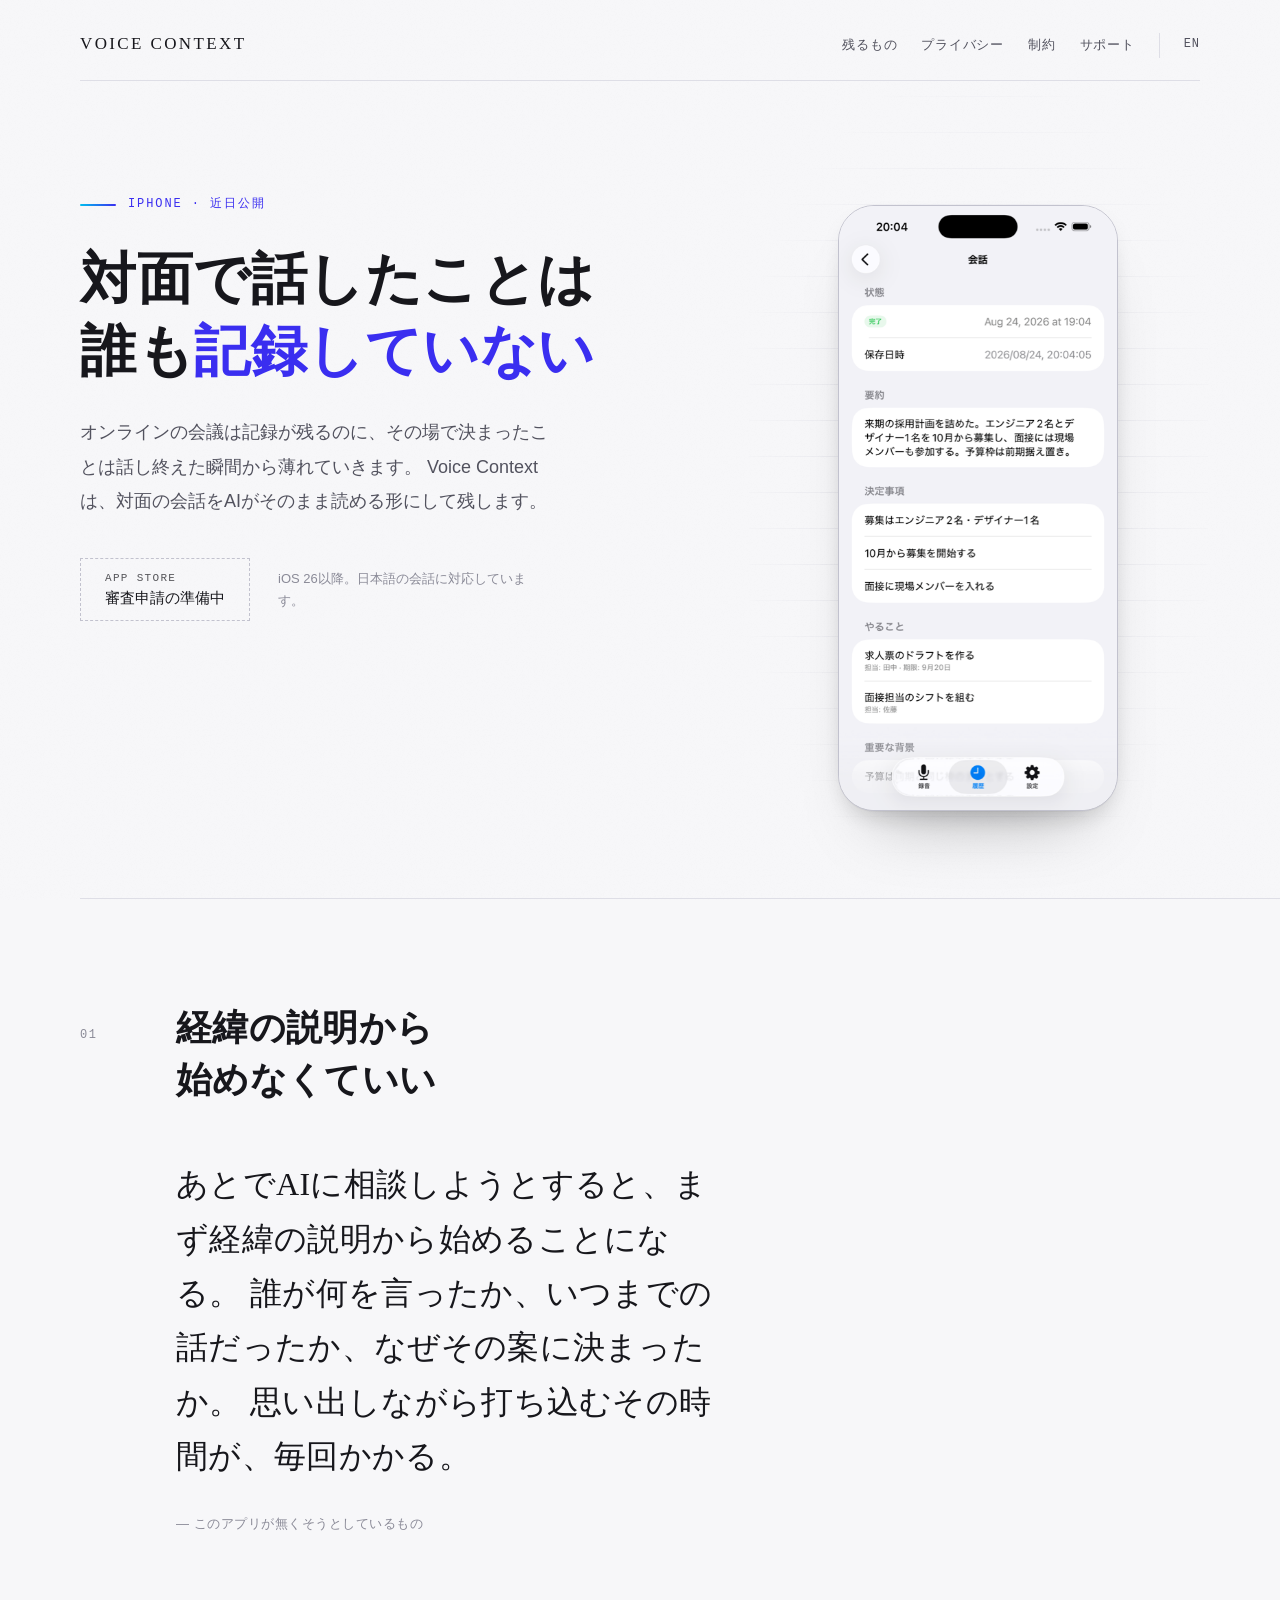
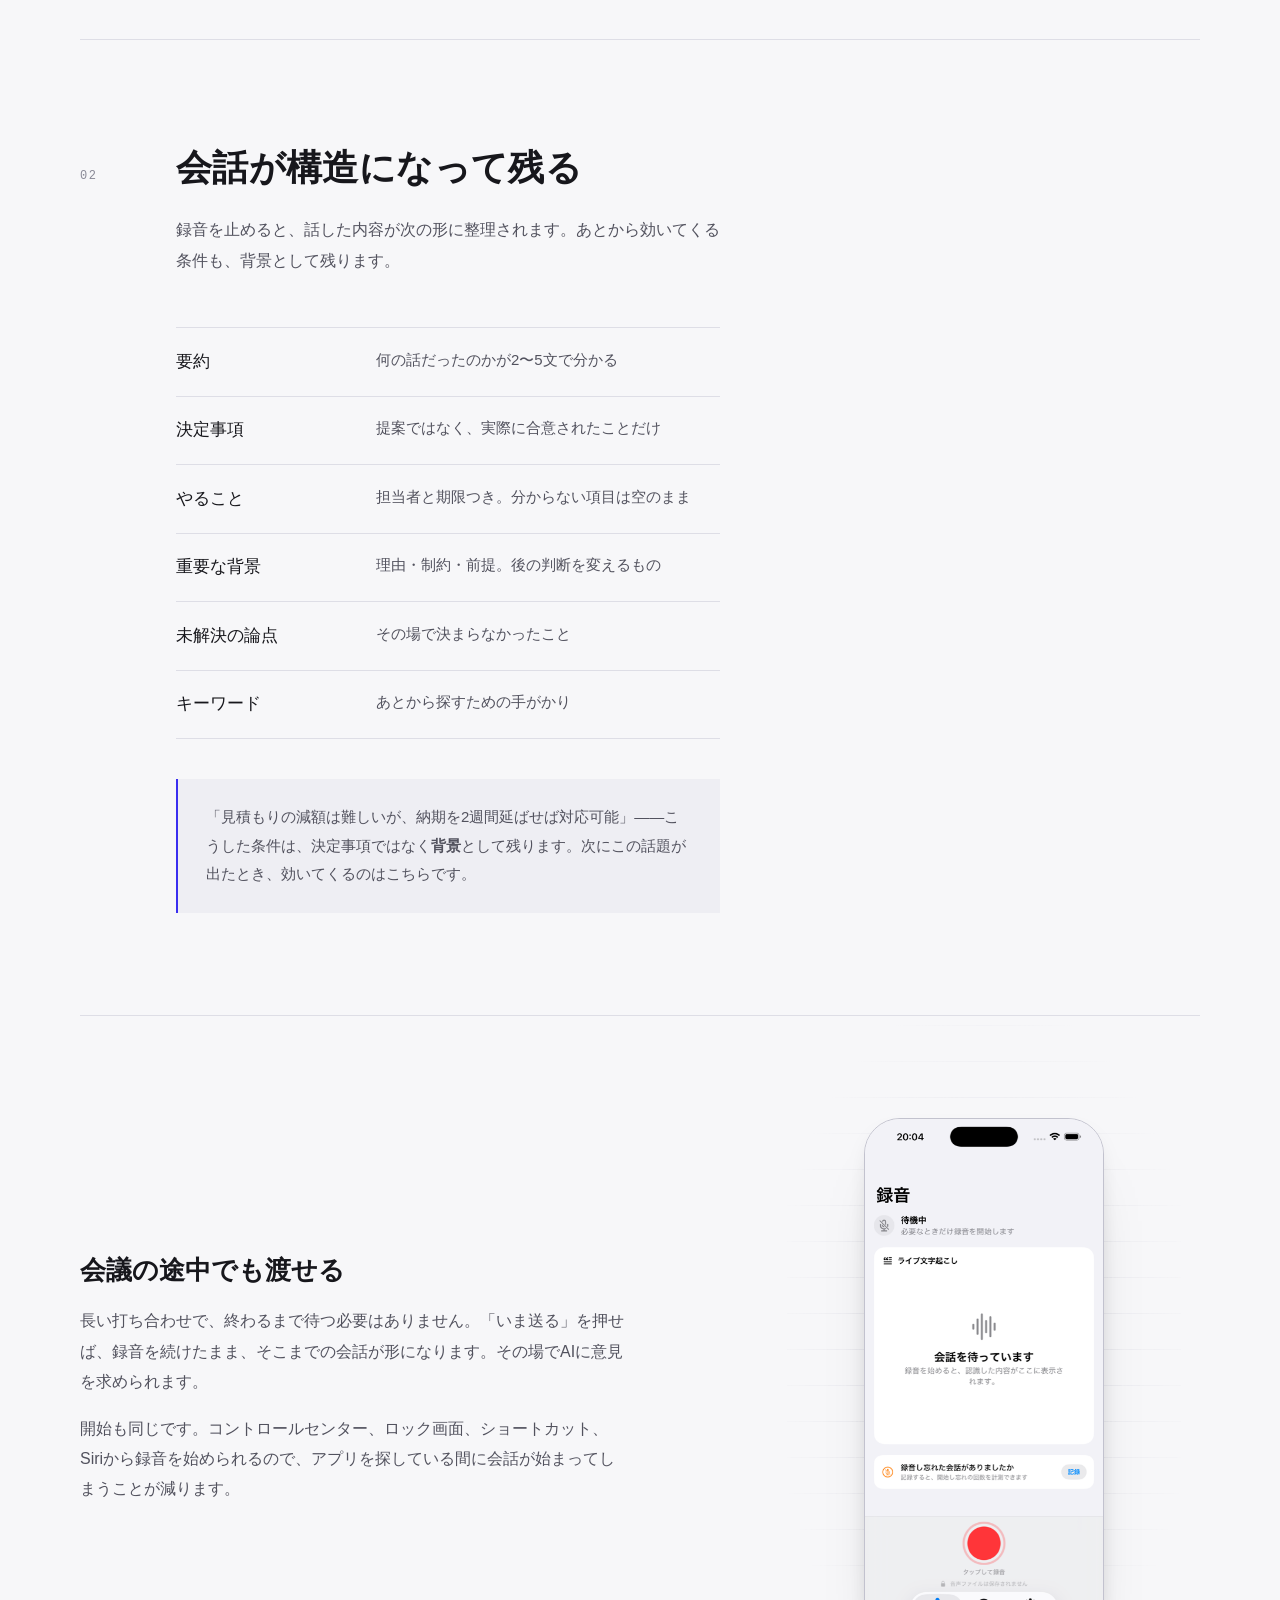
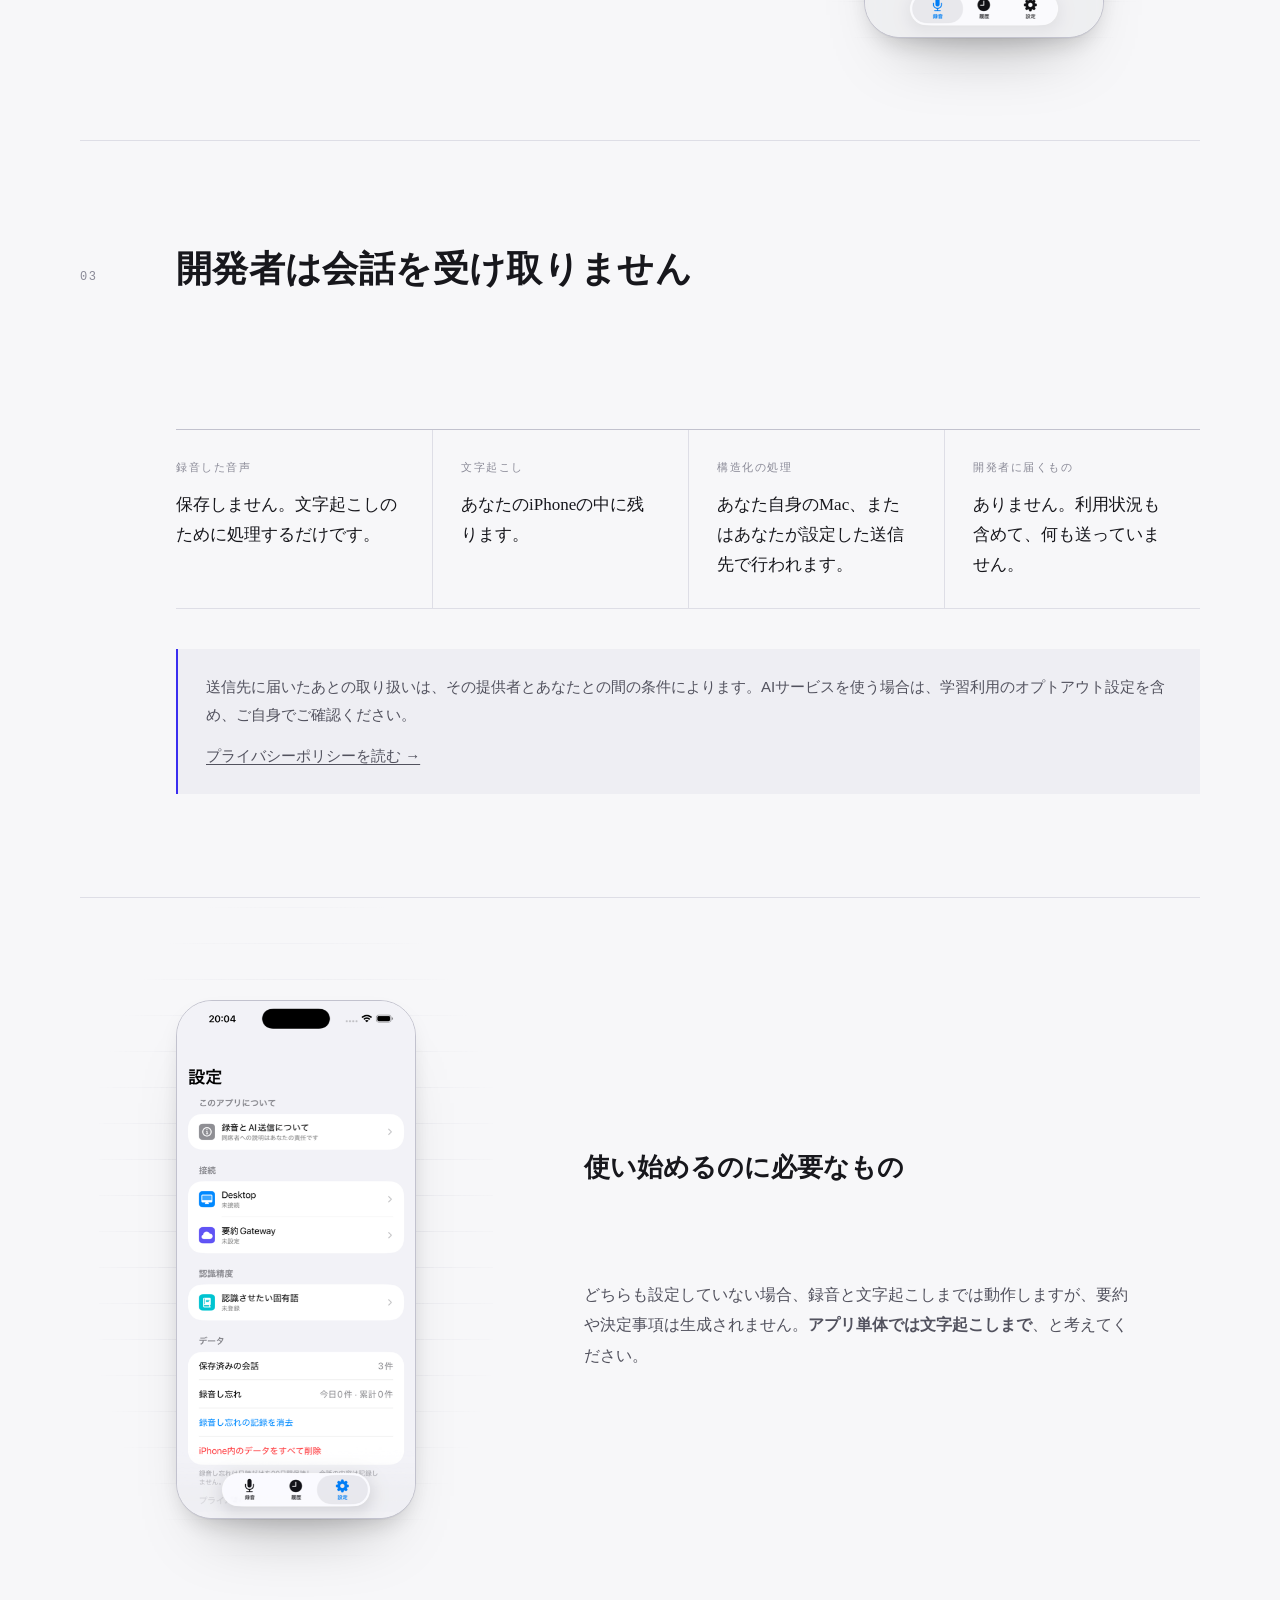
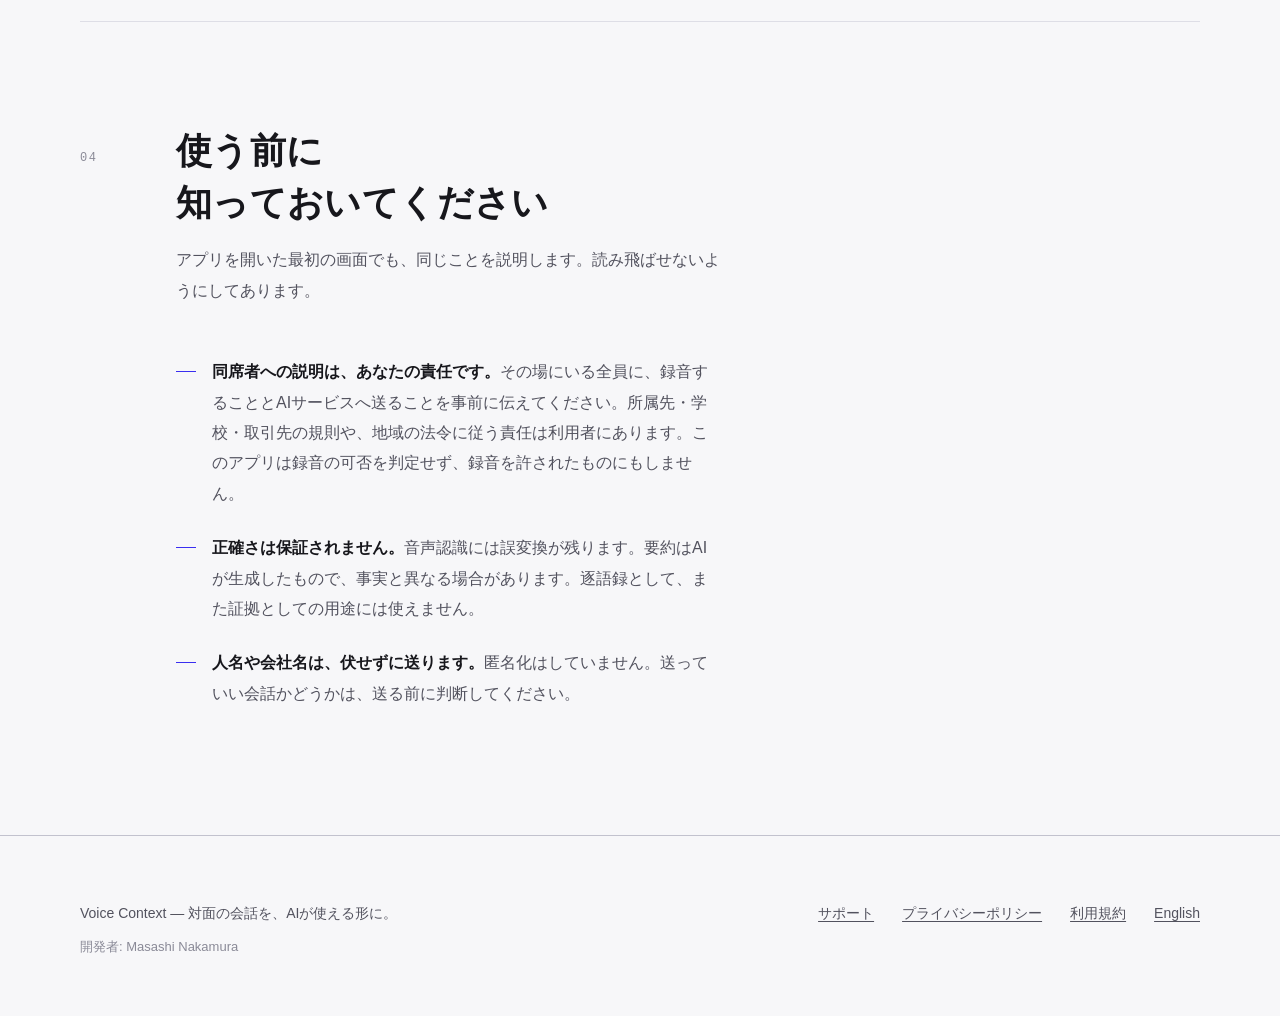
==== commit 51095244: "fix: adopt the app icon's blue-violet, and stop headings wrapping into a column The section heading " ====
--- a/index.html
+++ b/index.html
@@ -8,9 +8,9 @@
 <meta property="og:title" content="Voice Context">
 <meta property="og:description" content="対面の会話を、AIがそのまま読める形にして残す。">
 <meta property="og:type" content="website">
-<link rel="icon" href="data:image/svg+xml,%3Csvg xmlns=%27http://www.w3.org/2000/svg%27 viewBox=%270 0 32 32%27%3E%3Crect width=%2732%27 height=%2732%27 fill=%27%23f7f5f0%27/%3E%3Cg fill=%27%23b8352a%27%3E%3Crect x=%275%27 y=%2713%27 width=%272.6%27 height=%276%27 rx=%271.3%27/%3E%3Crect x=%2710%27 y=%279%27 width=%272.6%27 height=%2714%27 rx=%271.3%27/%3E%3Crect x=%2715%27 y=%275%27 width=%272.6%27 height=%2722%27 rx=%271.3%27/%3E%3Crect x=%2720%27 y=%279%27 width=%272.6%27 height=%2714%27 rx=%271.3%27/%3E%3Crect x=%2725%27 y=%2713%27 width=%272.6%27 height=%276%27 rx=%271.3%27/%3E%3C/g%3E%3C/svg%3E">
-<meta name="theme-color" content="#f7f5f0" media="(prefers-color-scheme: light)">
-<meta name="theme-color" content="#131310" media="(prefers-color-scheme: dark)">
+<link rel="icon" href="data:image/svg+xml,%3Csvg xmlns=%27http://www.w3.org/2000/svg%27 viewBox=%270 0 32 32%27%3E%3Crect width=%2732%27 height=%2732%27 fill=%27%23f7f7f9%27/%3E%3Cg fill=%27%233a2ef0%27%3E%3Crect x=%275%27 y=%2713%27 width=%272.6%27 height=%276%27 rx=%271.3%27/%3E%3Crect x=%2710%27 y=%279%27 width=%272.6%27 height=%2714%27 rx=%271.3%27/%3E%3Crect x=%2715%27 y=%275%27 width=%272.6%27 height=%2722%27 rx=%271.3%27/%3E%3Crect x=%2720%27 y=%279%27 width=%272.6%27 height=%2714%27 rx=%271.3%27/%3E%3Crect x=%2725%27 y=%2713%27 width=%272.6%27 height=%276%27 rx=%271.3%27/%3E%3C/g%3E%3C/svg%3E">
+<meta name="theme-color" content="#f7f7f9" media="(prefers-color-scheme: light)">
+<meta name="theme-color" content="#101014" media="(prefers-color-scheme: dark)">
 <link rel="stylesheet" href="site.css">
 </head>
 <body>
@@ -30,7 +30,7 @@
   <div class="hero">
     <div>
       <p class="eyebrow rise" style="--d:0ms">iPhone · 近日公開</p>
-      <h1 class="rise" style="--d:80ms">対面で話したことは、<br>誰も<em>記録していない</em>。</h1>
+      <h1 class="rise" style="--d:80ms">対面で話したことは<br>誰も<em>記録していない</em></h1>
       <p class="lede rise" style="--d:180ms">
         オンラインの会議は記録が残るのに、その場で決まったことは話し終えた瞬間から薄れていきます。
         Voice Contextは、対面の会話をAIがそのまま読める形にして残します。
@@ -67,7 +67,7 @@
   <section id="what">
     <div class="section-head">
       <p class="section-num rise">02</p>
-      <h2 class="rise">会話が、構造になって残る</h2>
+      <h2 class="rise">会話が構造になって残る</h2>
       <p class="rise">録音を止めると、話した内容が次の形に整理されます。あとから効いてくる条件も、背景として残ります。</p>
     </div>
     <div class="section-body">
@@ -102,7 +102,7 @@
   <section id="privacy">
     <div class="section-head">
       <p class="section-num rise">03</p>
-      <h2 class="rise">開発者は、会話を受け取りません</h2>
+      <h2 class="rise">開発者は会話を受け取りません</h2>
       <p class="rise">これは方針の表明ではなく、構成そのものです。開発者が運用するサーバーは存在しません。</p>
     </div>
     <div class="section-body" style="max-width:none">
--- a/site.css
+++ b/site.css
@@ -4,16 +4,17 @@
    so the page does not either. */
 
 :root {
-  --paper: #f7f5f0;
-  --paper-raised: #fffefb;
-  --paper-sunk: #efece4;
-  --ink: #1b1a16;
-  --ink-soft: #56534a;
-  --ink-faint: #8d8879;
-  --rule: #ddd8cb;
-  --rule-strong: #c3bdac;
-  --accent: #b8352a;
-  --accent-soft: #e8d8d4;
+  --paper: #f7f7f9;
+  --paper-raised: #ffffff;
+  --paper-sunk: #eeeef3;
+  --ink: #17171c;
+  --ink-soft: #52525e;
+  --ink-faint: #8a8a97;
+  --rule: #dedee6;
+  --rule-strong: #c2c2ce;
+  /* From the app icon: the wave's blue-violet, with its cyan as a second note. */
+  --accent: #3a2ef0;
+  --accent-2: #01bfee;
 
   --font-display: "Hiragino Mincho ProN", "Yu Mincho", YuMincho, "Noto Serif JP", "Times New Roman", serif;
   --font-body: -apple-system, BlinkMacSystemFont, "Hiragino Sans", "Noto Sans JP", "Segoe UI", sans-serif;
@@ -26,30 +27,30 @@
 
 @media (prefers-color-scheme: dark) {
   :root:not([data-theme="light"]) {
-    --paper: #131310;
-    --paper-raised: #1c1b17;
-    --paper-sunk: #0e0e0c;
-    --ink: #efece3;
-    --ink-soft: #a9a596;
-    --ink-faint: #79756a;
-    --rule: #302e27;
-    --rule-strong: #46433a;
-    --accent: #e0685c;
-    --accent-soft: #3a2320;
+    --paper: #101014;
+    --paper-raised: #191920;
+    --paper-sunk: #0a0a0d;
+    --ink: #eceaf2;
+    --ink-soft: #a2a0ae;
+    --ink-faint: #74727f;
+    --rule: #2a2a33;
+    --rule-strong: #3e3e4a;
+    --accent: #8d82ff;
+    --accent-2: #4fd8f5;
   }
 }
 
 :root[data-theme="dark"] {
-  --paper: #131310;
-  --paper-raised: #1c1b17;
-  --paper-sunk: #0e0e0c;
-  --ink: #efece3;
-  --ink-soft: #a9a596;
-  --ink-faint: #79756a;
-  --rule: #302e27;
-  --rule-strong: #46433a;
-  --accent: #e0685c;
-  --accent-soft: #3a2320;
+  --paper: #101014;
+  --paper-raised: #191920;
+  --paper-sunk: #0a0a0d;
+  --ink: #eceaf2;
+  --ink-soft: #a2a0ae;
+  --ink-faint: #74727f;
+  --rule: #2a2a33;
+  --rule-strong: #3e3e4a;
+  --accent: #8d82ff;
+  --accent-2: #4fd8f5;
 }
 
 * { box-sizing: border-box; }
@@ -163,14 +164,15 @@
 .eyebrow::before {
   content: "";
   width: 2.25rem;
-  height: 1px;
-  background: var(--accent);
+  height: 2px;
+  border-radius: 1px;
+  background: linear-gradient(90deg, var(--accent-2), var(--accent));
 }
 
 .hero h1 {
   font-family: var(--font-display);
   font-weight: 600;
-  font-size: clamp(2rem, 5.6vw, 4.125rem);
+  font-size: clamp(2rem, 4.8vw, 3.5rem);
   /* Japanese headlines break mid-phrase by default; browsers that know how to
      break on phrase boundaries should. */
   word-break: auto-phrase;
@@ -286,6 +288,11 @@
 }
 
 .section-num {
+  /* Placed explicitly. Without this the generic `.section-head p` rule below
+     also matched the number, took column 2, and pushed the heading into the
+     4.5rem column — where Japanese wraps one character per line. */
+  grid-column: 1;
+  grid-row: 1;
   font-family: var(--font-mono);
   font-size: 0.75rem;
   letter-spacing: 0.12em;
@@ -294,6 +301,8 @@
 }
 
 .section-head h2 {
+  grid-column: 2;
+  grid-row: 1;
   font-family: var(--font-display);
   font-weight: 600;
   font-size: clamp(1.5rem, 3.2vw, 2.25rem);
@@ -303,7 +312,7 @@
   text-wrap: balance;
 }
 
-.section-head p {
+.section-head p:not(.section-num) {
   grid-column: 2;
   margin: 1rem 0 0;
   color: var(--ink-soft);
@@ -314,8 +323,9 @@
 
 @media (max-width: 760px) {
   .section-head { grid-template-columns: 1fr; gap: 0.5rem; }
-  .section-num { padding-top: 0; }
-  .section-head p { grid-column: 1; }
+  .section-num { padding-top: 0; grid-column: 1; grid-row: auto; }
+  .section-head h2 { grid-column: 1; grid-row: auto; }
+  .section-head p:not(.section-num) { grid-column: 1; }
   .section-body { margin-left: 0; }
 }
 
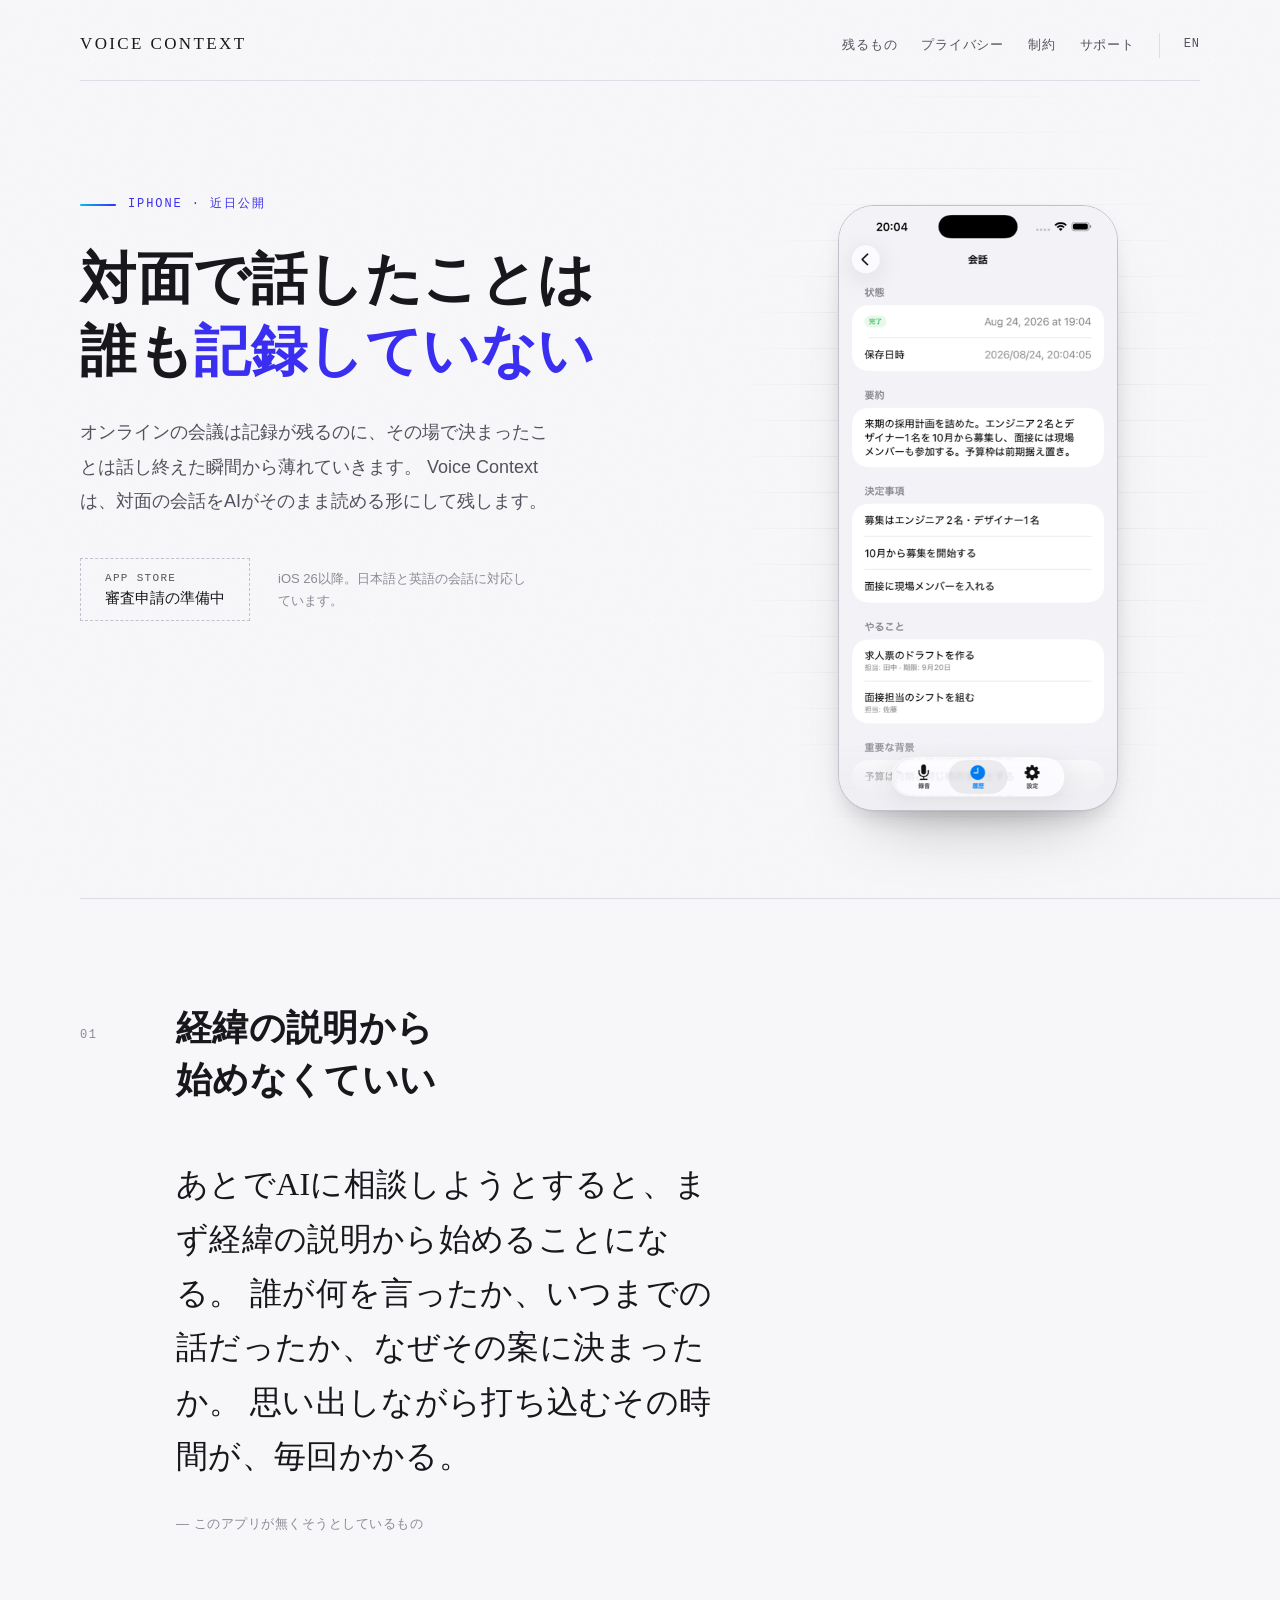
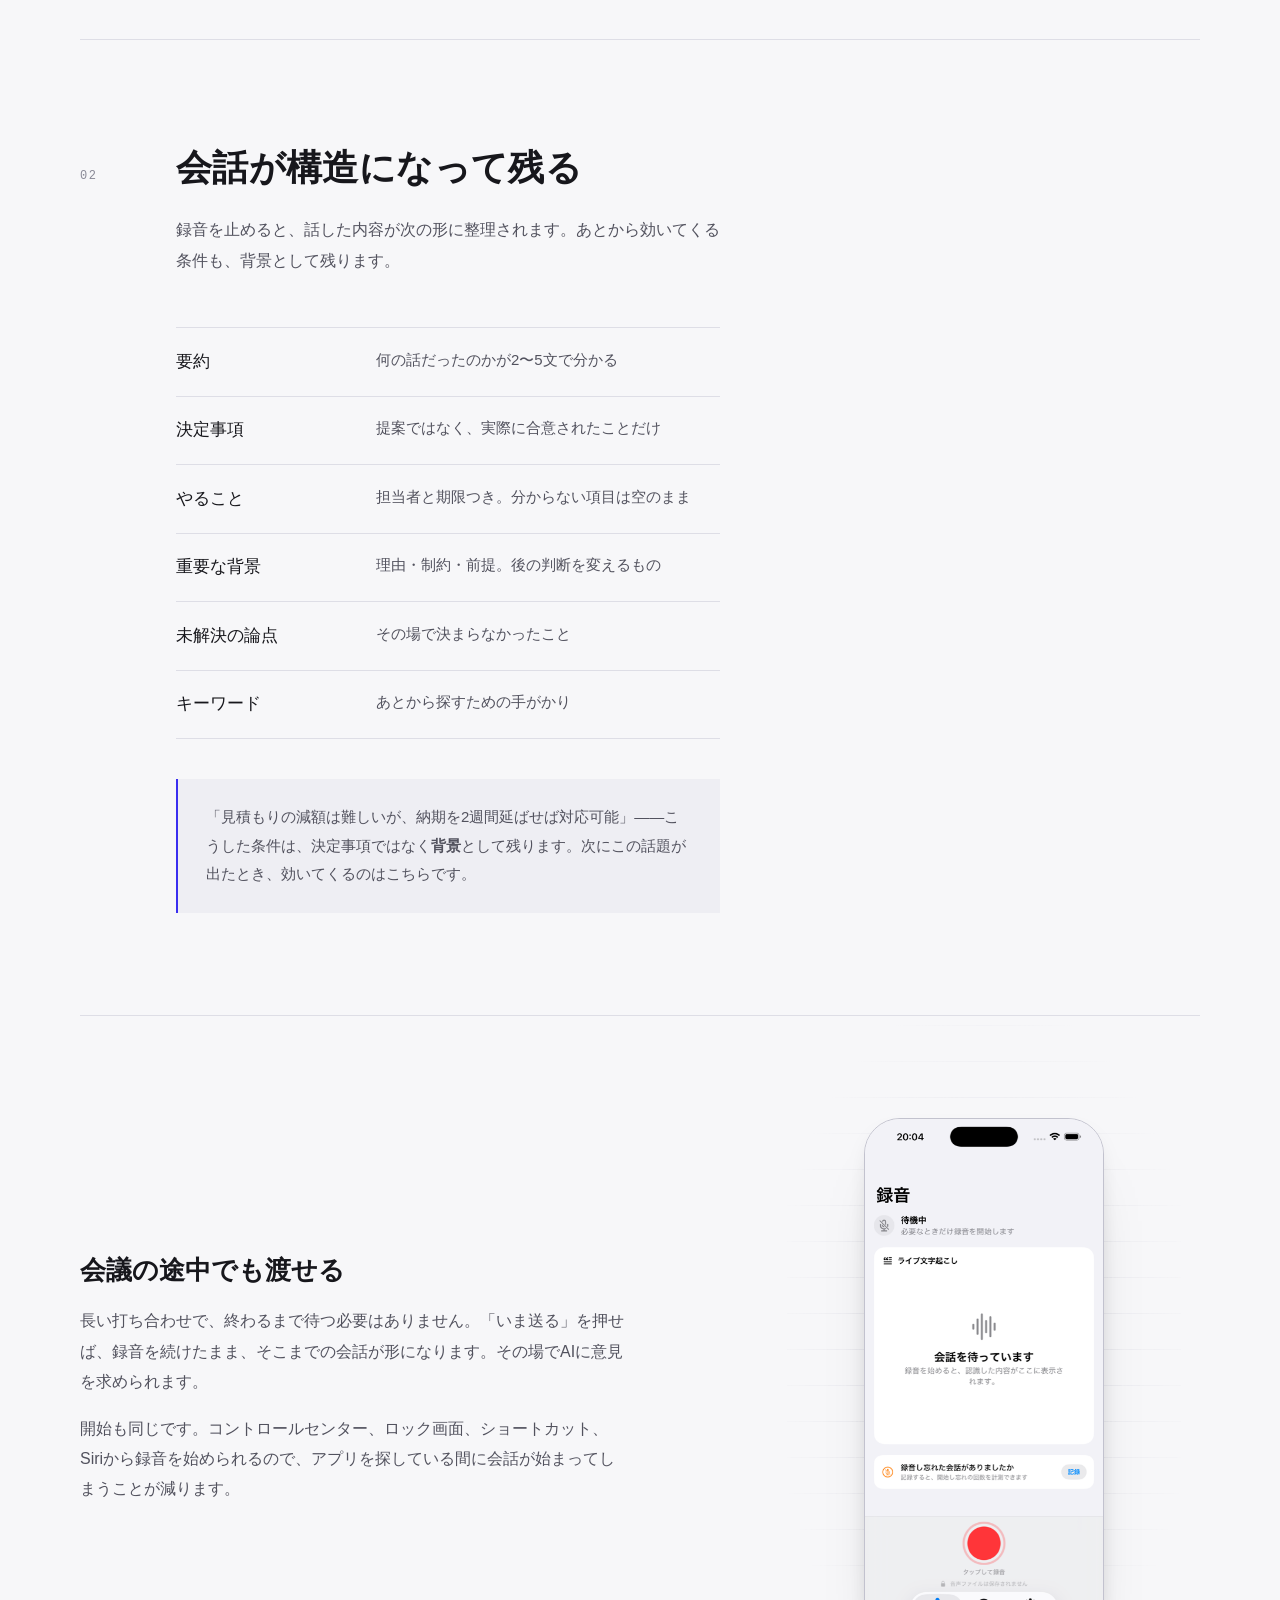
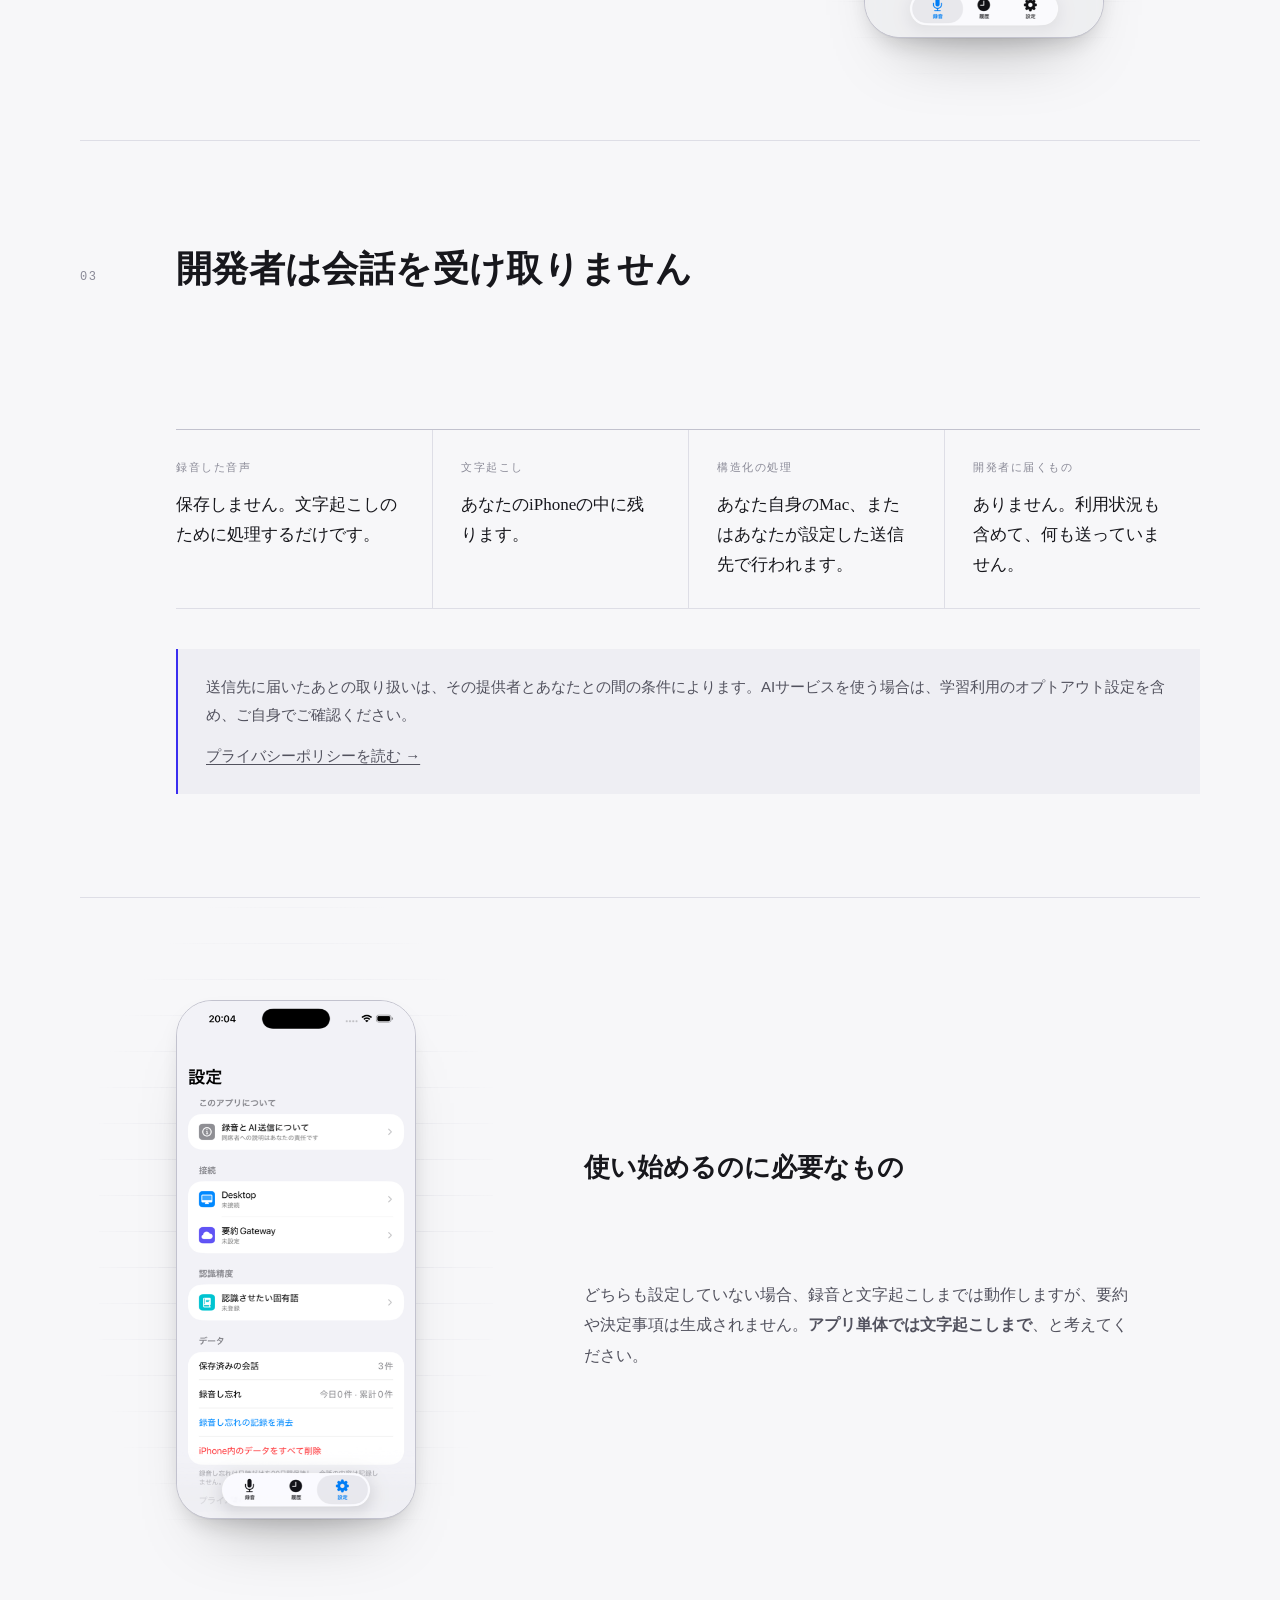
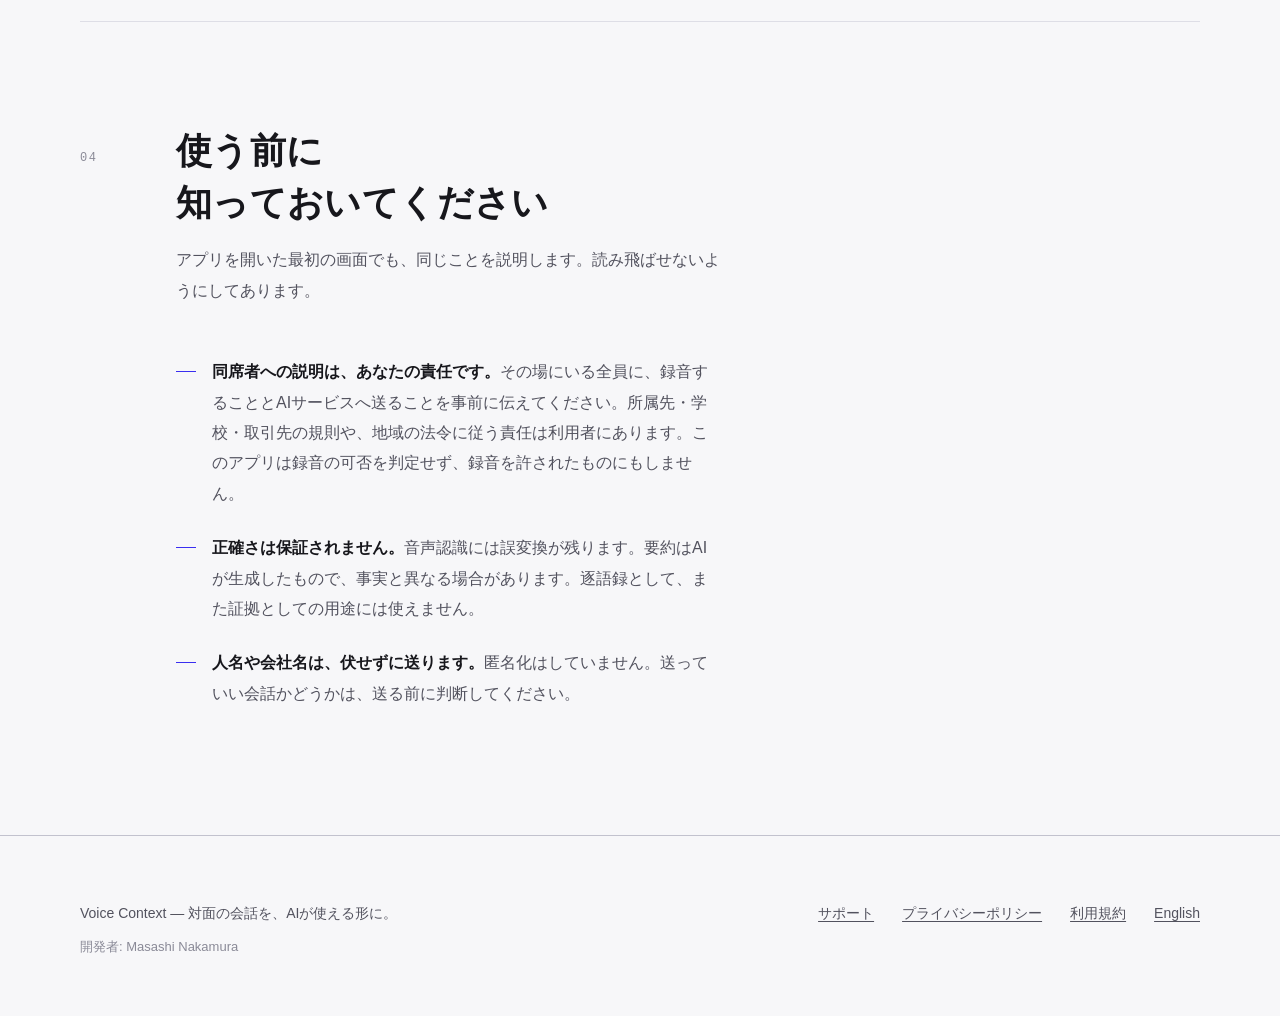
==== commit dee22a0b: "docs: the app now transcribes English as well as Japanese" ====
--- a/index.html
+++ b/index.html
@@ -11,7 +11,7 @@
 <link rel="icon" href="data:image/svg+xml,%3Csvg xmlns=%27http://www.w3.org/2000/svg%27 viewBox=%270 0 32 32%27%3E%3Crect width=%2732%27 height=%2732%27 fill=%27%23f7f7f9%27/%3E%3Cg fill=%27%233a2ef0%27%3E%3Crect x=%275%27 y=%2713%27 width=%272.6%27 height=%276%27 rx=%271.3%27/%3E%3Crect x=%2710%27 y=%279%27 width=%272.6%27 height=%2714%27 rx=%271.3%27/%3E%3Crect x=%2715%27 y=%275%27 width=%272.6%27 height=%2722%27 rx=%271.3%27/%3E%3Crect x=%2720%27 y=%279%27 width=%272.6%27 height=%2714%27 rx=%271.3%27/%3E%3Crect x=%2725%27 y=%2713%27 width=%272.6%27 height=%276%27 rx=%271.3%27/%3E%3C/g%3E%3C/svg%3E">
 <meta name="theme-color" content="#f7f7f9" media="(prefers-color-scheme: light)">
 <meta name="theme-color" content="#101014" media="(prefers-color-scheme: dark)">
-<link rel="stylesheet" href="site.css">
+<link rel="stylesheet" href="site.css?v=2">
 </head>
 <body>
 
@@ -40,7 +40,7 @@
           <span>App Store</span>
           <span>審査申請の準備中</span>
         </span>
-        <p class="hero-note">iOS 26以降。日本語の会話に対応しています。</p>
+        <p class="hero-note">iOS 26以降。日本語と英語の会話に対応しています。</p>
       </div>
     </div>
     <div class="device rise" style="--d:340ms">
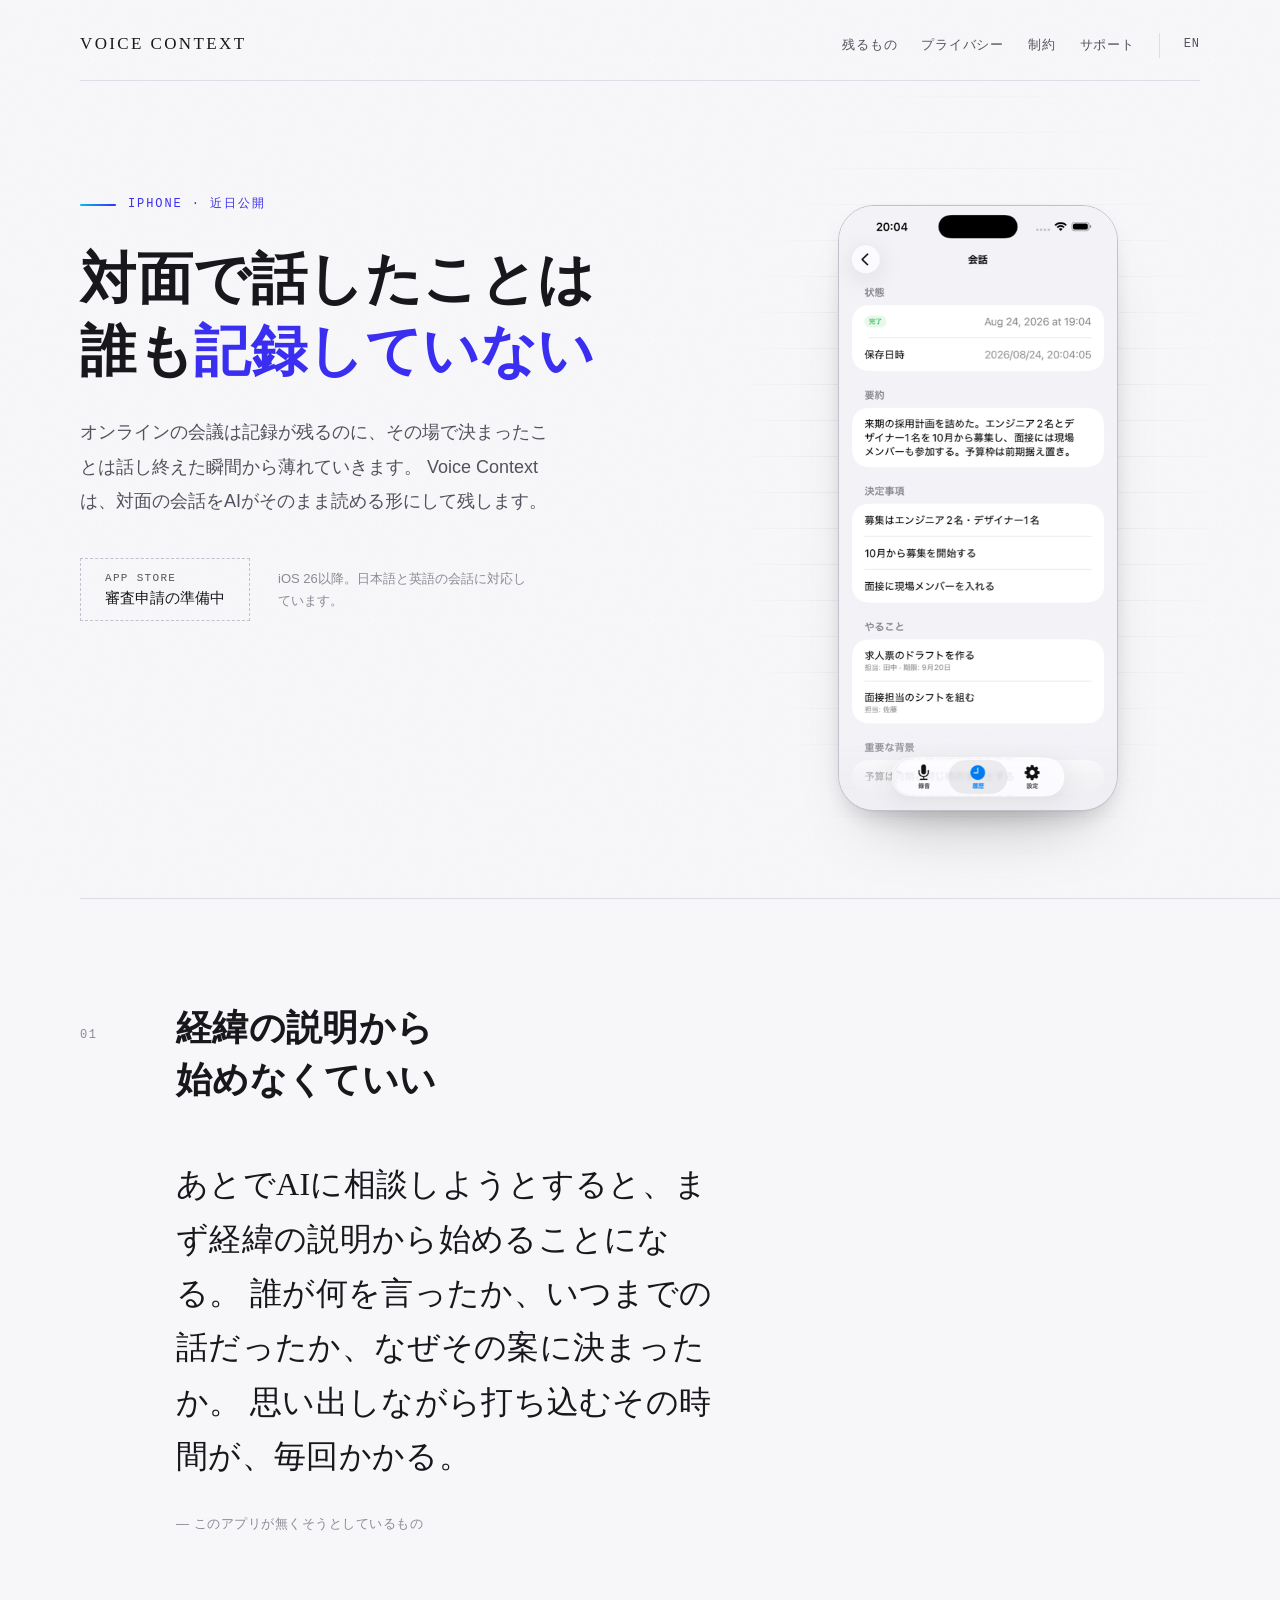
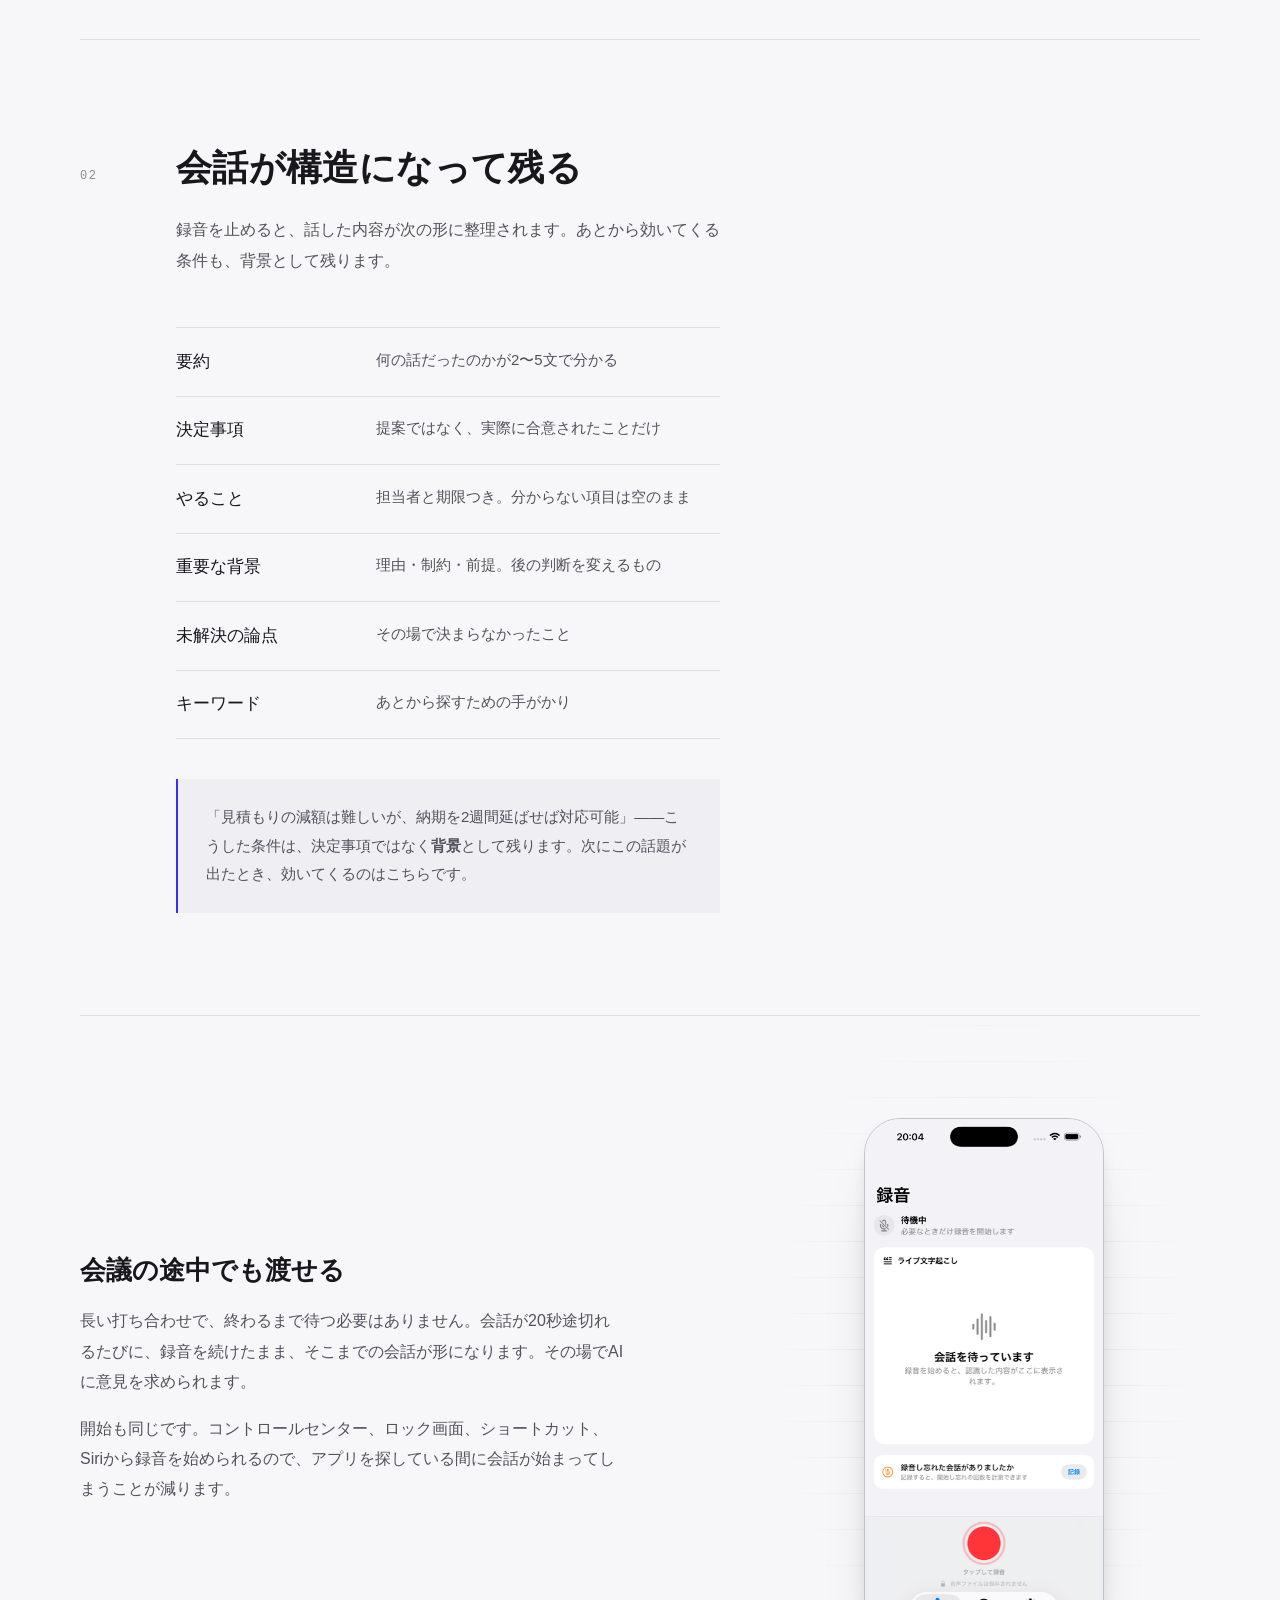
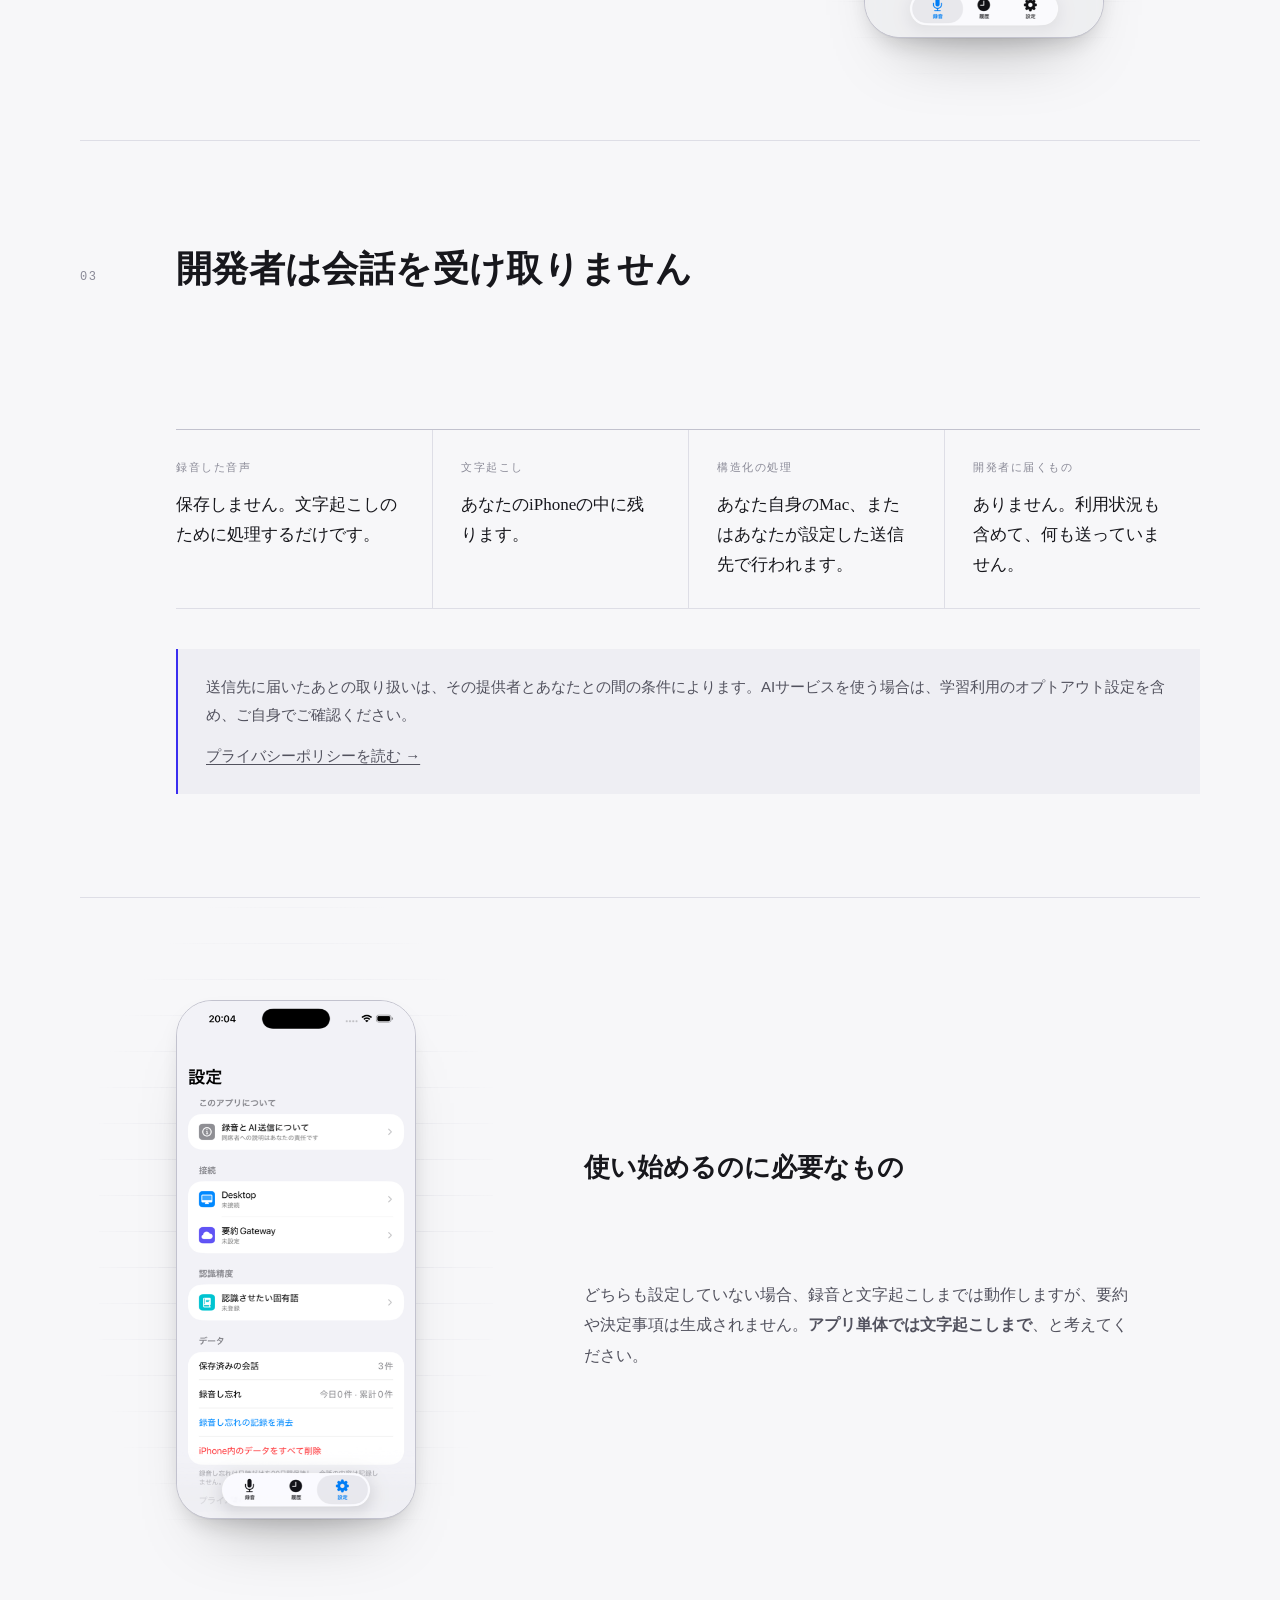
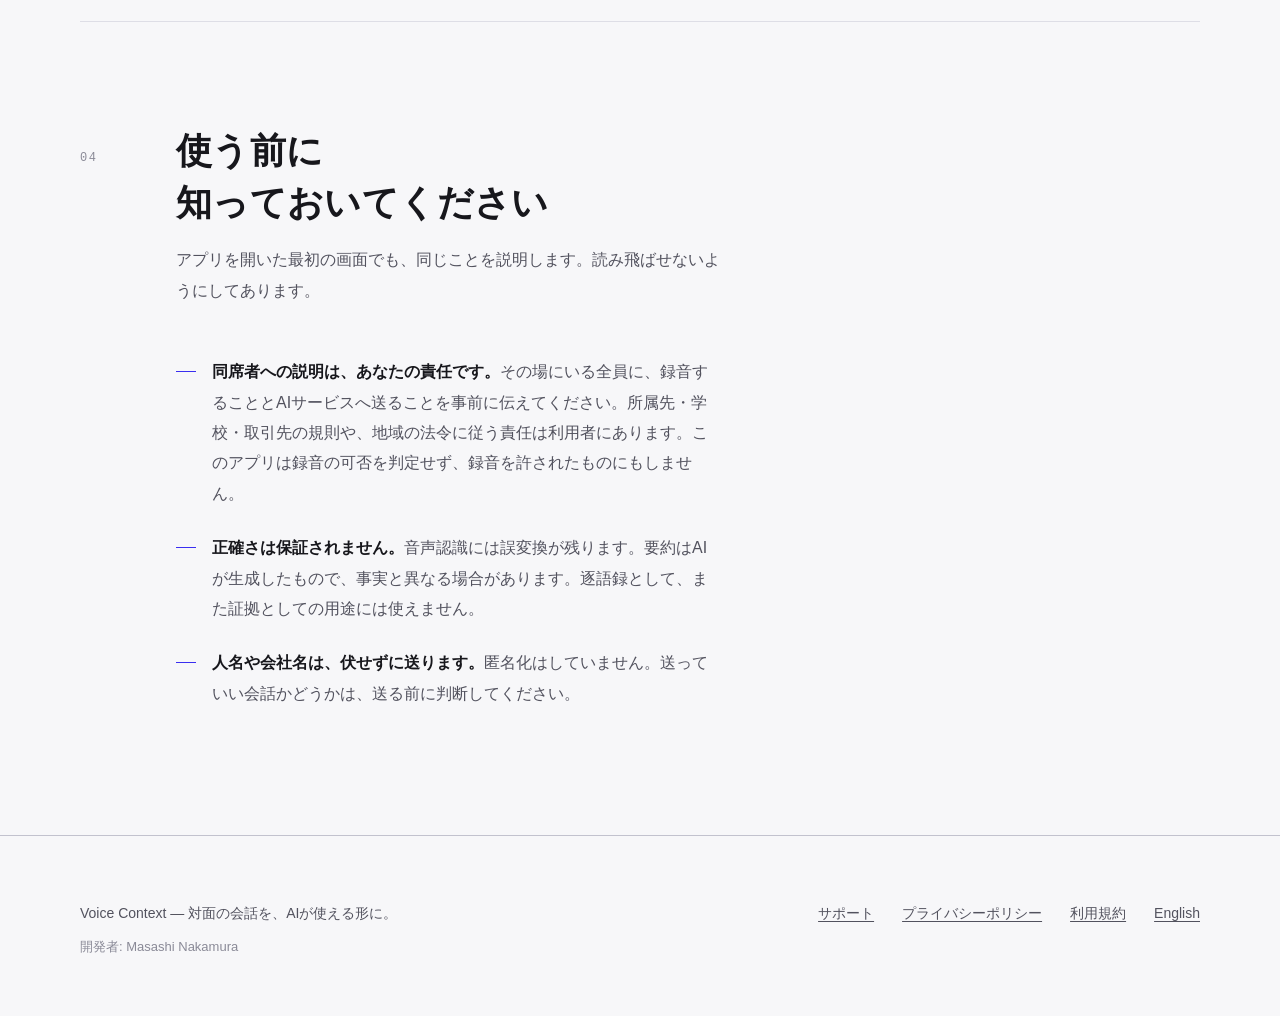
==== commit 46bf15b9: "docs: describe Auto-detect, the enrolled voice in the Keychain, and the 20-second send The live poli" ====
--- a/index.html
+++ b/index.html
@@ -89,7 +89,7 @@
     <div class="showcase">
       <div class="showcase-text">
         <h3 class="rise">会議の途中でも渡せる</h3>
-        <p class="rise">長い打ち合わせで、終わるまで待つ必要はありません。「いま送る」を押せば、録音を続けたまま、そこまでの会話が形になります。その場でAIに意見を求められます。</p>
+        <p class="rise">長い打ち合わせで、終わるまで待つ必要はありません。会話が20秒途切れるたびに、録音を続けたまま、そこまでの会話が形になります。その場でAIに意見を求められます。</p>
         <p class="rise">開始も同じです。コントロールセンター、ロック画面、ショートカット、Siriから録音を始められるので、アプリを探している間に会話が始まってしまうことが減ります。</p>
       </div>
       <div class="device rise">
